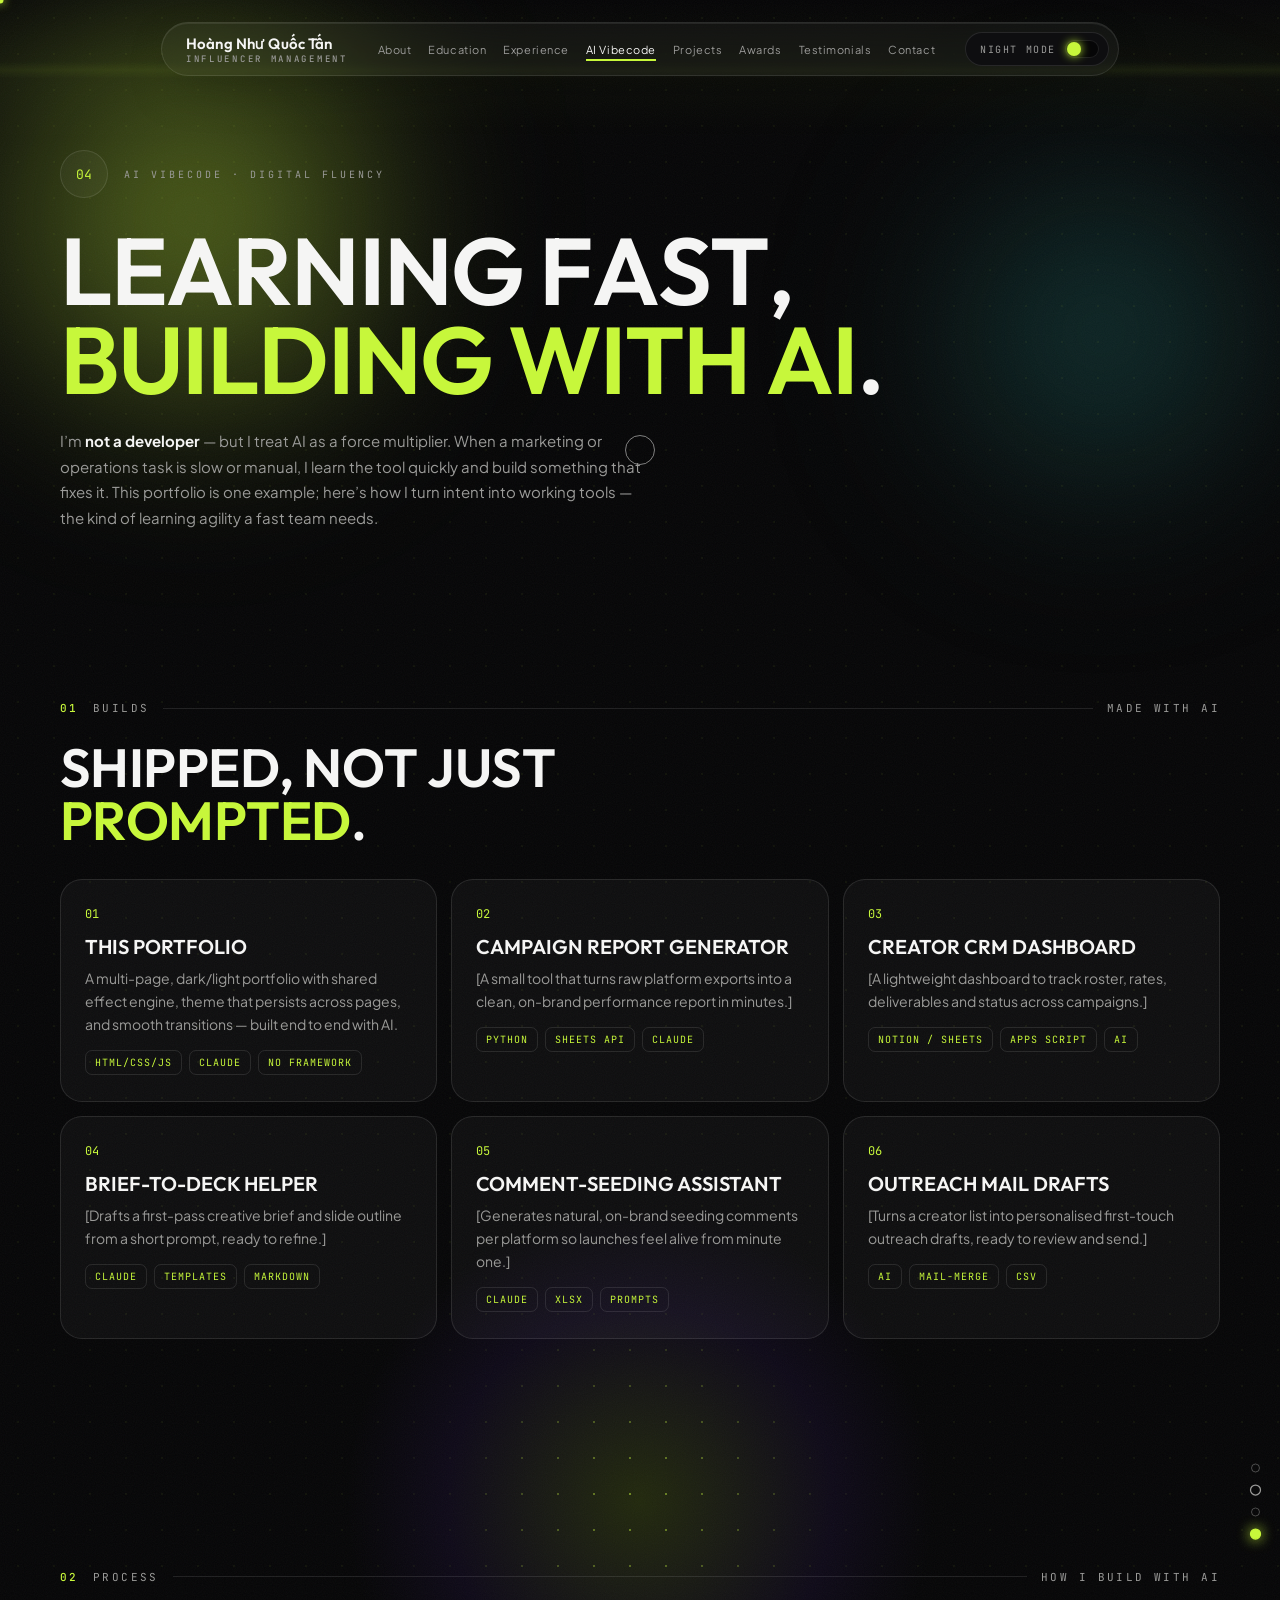
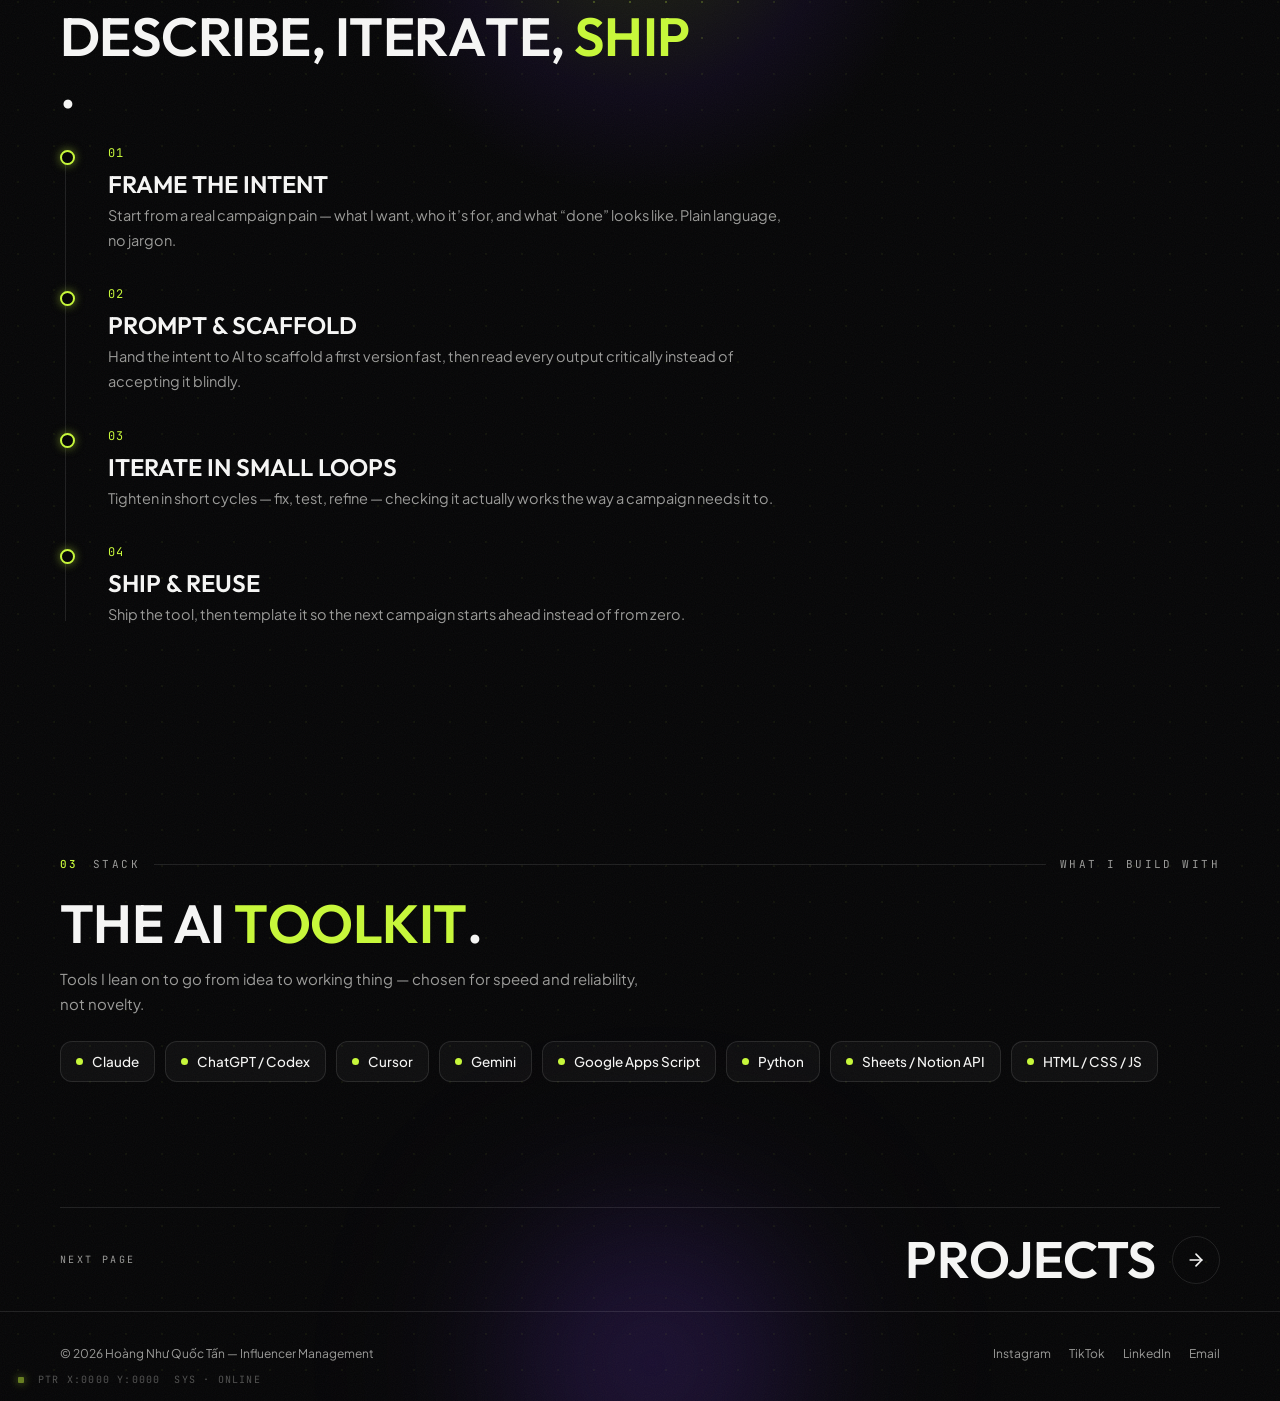
==== ai-vibecode.html @ 6862c216 "Portfolio — Hoang Nhu Quoc Tan (initial)" ====
<!DOCTYPE html><html lang="en" class="dark"><head><meta charset="UTF-8"/><meta name="viewport" content="width=device-width, initial-scale=1.0"/><title>AI Vibecode Project &mdash; Hoàng Như Quốc Tấn</title><meta name="description" content="Tools and sites vibe-coded with AI — built by an influencer manager, not a developer."/><link rel="preconnect" href="https://fonts.googleapis.com"><link rel="preconnect" href="https://fonts.gstatic.com" crossorigin><link href="https://fonts.googleapis.com/css2?family=Outfit:wght@500;600;700;800&display=swap" rel="stylesheet"><link href="https://fonts.googleapis.com/css2?family=Plus+Jakarta+Sans:wght@400;500;600;700&family=JetBrains+Mono:wght@400;500&display=swap" rel="stylesheet"><script>(function(){try{if(localStorage.getItem('pf-theme')==='light')document.documentElement.classList.add('light');}catch(e){}})();</script><link rel="icon" href="data:image/svg+xml,%3Csvg xmlns='http://www.w3.org/2000/svg' viewBox='0 0 32 32'%3E%3Crect width='32' height='32' rx='7' fill='%23060607'/%3E%3Cpath d='M17 5 8 18h6l-1 9 9-13h-6z' fill='%23c7f73b'/%3E%3C/svg%3E"/><link rel="stylesheet" href="assets/core.css"/><style>
  .stackline{display:flex;flex-wrap:wrap;gap:7px;margin-top:14px}
  .stackline span{font-family:'JetBrains Mono',monospace;font-size:10px;letter-spacing:.1em;text-transform:uppercase;color:var(--lime);border:1px solid var(--line);border-radius:7px;padding:5px 9px}
</style></head><body class="pf-calm"><div class="pgt" aria-hidden="true"></div><div class="progress" id="progress"></div><div class="lightbox" id="lightbox" aria-hidden="true"><button class="lb-close" id="lbclose" aria-label="Close">&times;</button><img alt=""/></div><div class="toast" id="toast" role="status" aria-live="polite"></div><div class="aurora"><div class="blob b1"></div><div class="blob b2"></div><div class="blob b3"></div></div><div class="grain"></div><div class="fx-grid2"></div><div class="fx-grid"></div><div class="fx-spot"></div><div class="scan"></div><div class="hud" id="hud"><span class="b"></span><span id="hudpos">PTR X:0000 Y:0000</span><span id="hudsys">SYS &middot; ONLINE</span></div><div class="cring" id="cring"></div><div class="cdot" id="cdot"></div><div class="navwrap"><nav><a class="brand" href="portfolio-home.html" style="text-decoration:none"><span class="bn" data-c="name">Hoàng Như Quốc Tấn</span><span class="bs" data-c="role">Influencer Management</span></a><div class="navlinks"><a href="portfolio-about.html">About</a><a href="education.html">Education</a><a href="experience.html">Experience</a><a class="cur" href="ai-vibecode.html">AI Vibecode</a><a href="projects.html">Projects</a><a href="awards.html">Awards</a><a href="testimonials.html">Testimonials</a><a href="contact.html">Contact</a></div><div class="switch" id="switch" role="button" tabindex="0" aria-label="Toggle theme"><span class="lbl" id="switchlbl">Night mode</span><span class="track"><span class="knob"></span></span></div><div class="burger" id="burger" aria-label="Menu" tabindex="0"><i></i><i></i></div></nav></div><div class="overlay" id="overlay"><a href="portfolio-about.html">About</a><a href="education.html">Education</a><a href="experience.html">Experience</a><a href="ai-vibecode.html">AI Vibecode</a><a href="projects.html">Projects</a><a href="awards.html">Awards</a><a href="testimonials.html">Testimonials</a><a href="contact.html">Contact</a></div><div class="rail"><a href="#top" data-l="Intro" class="on"></a><a href="#builds" data-l="Builds"></a><a href="#process" data-l="Process"></a><a href="#stack" data-l="Stack"></a></div><span id="top"></span>

<div class="wrap"><header class="head"><div class="kicker reveal"><span class="no">04</span><span class="lab">AI Vibecode &middot; Digital fluency</span></div><h1 class="ih split reveal">Learning fast, <em class="pop">building with AI</em>.</h1><p class="esub reveal" style="margin-top:24px">I&rsquo;m <b style="color:var(--ink)">not a developer</b> &mdash; but I treat AI as a force multiplier. When a marketing or operations task is slow or manual, I learn the tool quickly and build something that fixes it. This portfolio is one example; here&rsquo;s how I turn intent into working tools &mdash; the kind of learning agility a fast team needs.</p></header></div>

<section class="esec" id="builds"><div class="slabel reveal"><b>01</b> Builds <span class="ln"></span> Made with AI</div><h2 class="ehead ih split reveal">Shipped, not just <em class="pop">prompted</em>.</h2><div class="grid3"><div class="scard reveal"><div class="n">01</div><h3>This portfolio</h3><p>A multi-page, dark/light portfolio with shared effect engine, theme that persists across pages, and smooth transitions &mdash; built end to end with AI.</p><div class="stackline"><span>HTML/CSS/JS</span><span>Claude</span><span>No framework</span></div></div><div class="scard reveal"><div class="n">02</div><h3>Campaign report generator</h3><p>[A small tool that turns raw platform exports into a clean, on-brand performance report in minutes.]</p><div class="stackline"><span>Python</span><span>Sheets API</span><span>Claude</span></div></div><div class="scard reveal"><div class="n">03</div><h3>Creator CRM dashboard</h3><p>[A lightweight dashboard to track roster, rates, deliverables and status across campaigns.]</p><div class="stackline"><span>Notion / Sheets</span><span>Apps Script</span><span>AI</span></div></div><div class="scard reveal"><div class="n">04</div><h3>Brief-to-deck helper</h3><p>[Drafts a first-pass creative brief and slide outline from a short prompt, ready to refine.]</p><div class="stackline"><span>Claude</span><span>Templates</span><span>Markdown</span></div></div><div class="scard reveal"><div class="n">05</div><h3>Comment-seeding assistant</h3><p>[Generates natural, on-brand seeding comments per platform so launches feel alive from minute one.]</p><div class="stackline"><span>Claude</span><span>XLSX</span><span>Prompts</span></div></div><div class="scard reveal"><div class="n">06</div><h3>Outreach mail drafts</h3><p>[Turns a creator list into personalised first-touch outreach drafts, ready to review and send.]</p><div class="stackline"><span>AI</span><span>Mail-merge</span><span>CSV</span></div></div></div></section>

<section class="esec" id="process"><div class="slabel reveal"><b>02</b> Process <span class="ln"></span> How I build with AI</div><h2 class="ehead ih split reveal">Describe, iterate, <em class="pop">ship</em>.</h2><div class="timeline"><div class="titem reveal"><div class="yr">01</div><h3>Frame the intent</h3><p>Start from a real campaign pain &mdash; what I want, who it&rsquo;s for, and what &ldquo;done&rdquo; looks like. Plain language, no jargon.</p></div><div class="titem reveal"><div class="yr">02</div><h3>Prompt &amp; scaffold</h3><p>Hand the intent to AI to scaffold a first version fast, then read every output critically instead of accepting it blindly.</p></div><div class="titem reveal"><div class="yr">03</div><h3>Iterate in small loops</h3><p>Tighten in short cycles &mdash; fix, test, refine &mdash; checking it actually works the way a campaign needs it to.</p></div><div class="titem reveal"><div class="yr">04</div><h3>Ship &amp; reuse</h3><p>Ship the tool, then template it so the next campaign starts ahead instead of from zero.</p></div></div></section>

<section class="esec" id="stack"><div class="slabel reveal"><b>03</b> Stack <span class="ln"></span> What I build with</div><h2 class="ehead ih split reveal">The AI <em class="pop">toolkit</em>.</h2><p class="esub reveal">Tools I lean on to go from idea to working thing &mdash; chosen for speed and reliability, not novelty.</p><div class="tools"><span class="tool"><span class="dot"></span>Claude</span><span class="tool"><span class="dot"></span>ChatGPT / Codex</span><span class="tool"><span class="dot"></span>Cursor</span><span class="tool"><span class="dot"></span>Gemini</span><span class="tool"><span class="dot"></span>Google Apps Script</span><span class="tool"><span class="dot"></span>Python</span><span class="tool"><span class="dot"></span>Sheets / Notion API</span><span class="tool"><span class="dot"></span>HTML / CSS / JS</span></div></section>

<section class="nextnav reveal"><div class="ln"></div><div class="row"><span class="k">Next page</span><a href="projects.html">Projects <span class="ar"><svg viewBox="0 0 24 24" fill="none" stroke="currentColor" stroke-width="2" stroke-linecap="round" stroke-linejoin="round"><line x1="5" y1="12" x2="19" y2="12"/><polyline points="12 5 19 12 12 19"/></svg></span></a></div></section>

<footer style="border-top:1px solid var(--line);padding:34px 0 40px;position:relative;z-index:10"><div class="wrap" style="display:flex;justify-content:space-between;align-items:center;flex-wrap:wrap;gap:14px;font-size:12px;color:var(--ink-soft)"><div>&copy; <span id="yr"></span> <span data-c="name">Hoàng Như Quốc Tấn</span> &mdash; <span data-c="role">Influencer Management</span></div><div style="display:flex;gap:18px"><a href="#" data-c-href="instagram_url" style="text-decoration:none">Instagram</a><a href="#" data-c-href="tiktok_url" style="text-decoration:none">TikTok</a><a href="#" data-c-href="linkedin_url" style="text-decoration:none">LinkedIn</a><a href="contact.html" style="text-decoration:none">Email</a></div></div></footer><script src="assets/core.js" defer></script></body></html>
---- assets/core.css ----
:root{
    --bg:#060607; --bg-2:#0e0e10; --ink:#f5f5f4; --ink-soft:#9b9b99;
    --line:rgba(255,255,255,.10); --card:rgba(255,255,255,.035);
    --lime:#c7f73b; --lime-dim:#9bd400; --teal:#1f6f6b; --violet:#7a3bf7;
    --ease:cubic-bezier(.32,.72,0,1);
  }
  html.light{
    --bg:#f4f3ee; --bg-2:#e7e6df; --ink:#121211; --ink-soft:#56564f;
    --line:rgba(0,0,0,.12); --card:rgba(0,0,0,.035); --teal:#bfe3df;
    --lime:#5c9a00; --lime-dim:#477700;
  }
  *{margin:0;padding:0;box-sizing:border-box}
  html{scroll-behavior:smooth}
  body{background:var(--bg);color:var(--ink);font-family:'Plus Jakarta Sans',system-ui,sans-serif;
    overflow-x:hidden;transition:background .6s var(--ease),color .6s var(--ease)}
  ::selection{background:var(--lime);color:#060607}

  /* ---------- aurora background ---------- */
  .aurora{position:fixed;inset:0;z-index:0;overflow:hidden;pointer-events:none}
  .blob{position:absolute;border-radius:50%;filter:blur(72px);opacity:.46;mix-blend-mode:screen;will-change:transform;transform:translateZ(0)}
  html.light .blob{opacity:.3;mix-blend-mode:multiply}
  .b1{width:46vw;height:46vw;left:-8vw;top:-6vw;background:radial-gradient(circle,var(--lime),transparent 65%);animation:drift1 19s var(--ease) infinite}
  .b2{width:40vw;height:40vw;right:-6vw;top:6vw;background:radial-gradient(circle,var(--teal),transparent 60%);animation:drift2 23s var(--ease) infinite}
  .b3{width:38vw;height:38vw;left:32vw;bottom:-16vw;background:radial-gradient(circle,var(--violet),transparent 62%);opacity:.28;animation:drift3 27s var(--ease) infinite}
  @keyframes drift1{50%{transform:translate(8vw,6vh) scale(1.15)}}
  @keyframes drift2{50%{transform:translate(-7vw,9vh) scale(1.1)}}
  @keyframes drift3{50%{transform:translate(5vw,-8vh) scale(1.2)}}
  .grain{position:fixed;inset:0;z-index:1;pointer-events:none;opacity:.045;
    background-image:url("data:image/svg+xml,%3Csvg xmlns='http://www.w3.org/2000/svg' width='120' height='120'%3E%3Cfilter id='n'%3E%3CfeTurbulence type='fractalNoise' baseFrequency='.9' numOctaves='2'/%3E%3C/filter%3E%3Crect width='100%25' height='100%25' filter='url(%23n)'/%3E%3C/svg%3E");}

  /* ---------- minimal cursor (dot + lagging ring) ---------- */
  .cdot{position:fixed;top:0;left:0;width:7px;height:7px;border-radius:50%;background:var(--lime);
    z-index:95;pointer-events:none;transform:translate(-50%,-50%);box-shadow:0 0 10px var(--lime)}
  .cring{position:fixed;top:0;left:0;width:30px;height:30px;border-radius:50%;
    border:1px solid rgba(255,255,255,.5);z-index:94;pointer-events:none;mix-blend-mode:difference;
    transform:translate(-50%,-50%);transition:width .3s var(--ease),height .3s var(--ease),border-color .3s var(--ease)}
  .cring.lg{width:52px;height:52px;border-color:var(--lime)}
  @media(hover:none){.cdot,.cring{display:none}}
  @keyframes spin{to{transform:rotate(360deg)}}

  /* ---------- interactive background (reacts to cursor) ---------- */
  .fx-grid2{position:fixed;inset:0;z-index:1;pointer-events:none;opacity:.10;
    background-image:radial-gradient(circle,rgba(199,247,59,.5) 1px,transparent 1px);background-size:36px 36px}
  html.light .fx-grid2{opacity:.14;background-image:radial-gradient(circle,rgba(0,0,0,.18) 1px,transparent 1px)}
  .fx-grid{position:fixed;inset:0;z-index:1;pointer-events:none;opacity:.95;
    background-image:radial-gradient(circle,rgba(199,247,59,.5) 1px,transparent 1px);background-size:36px 36px;
    -webkit-mask:radial-gradient(280px circle at var(--mx,50%) var(--my,50%),#000 0%,transparent 70%);
    mask:radial-gradient(280px circle at var(--mx,50%) var(--my,50%),#000 0%,transparent 70%)}
  .fx-spot{position:fixed;inset:0;z-index:1;pointer-events:none;
    background:radial-gradient(460px circle at var(--mx,50%) var(--my,50%),rgba(199,247,59,.14),rgba(122,59,247,.07) 42%,transparent 64%)}
  html.light .fx-grid{background-image:radial-gradient(circle,rgba(77,124,15,.55) 1px,transparent 1px)}
  html.light .fx-spot{background:radial-gradient(460px circle at var(--mx,50%) var(--my,50%),rgba(77,124,15,.14),transparent 60%)}
  /* scanline sweep */
  .scan{position:fixed;left:0;right:0;top:0;height:140px;z-index:2;pointer-events:none;opacity:.55;
    background:linear-gradient(180deg,transparent,rgba(199,247,59,.05) 44%,rgba(199,247,59,.16) 50%,rgba(199,247,59,.05) 56%,transparent);
    animation:sweep 9s var(--ease) infinite}
  html.light .scan{background:linear-gradient(180deg,transparent,rgba(77,124,15,.06) 44%,rgba(77,124,15,.16) 50%,rgba(77,124,15,.06) 56%,transparent)}
  @keyframes sweep{0%{transform:translateY(-160px)}55%,100%{transform:translateY(100vh)}}
  /* HUD readout */
  .hud{position:fixed;left:18px;bottom:15px;z-index:40;pointer-events:none;font-family:'JetBrains Mono',monospace;
    font-size:10px;letter-spacing:.12em;color:var(--ink-soft);opacity:.5;display:flex;gap:14px;align-items:center}
  .hud .b{width:6px;height:6px;background:var(--lime);border-radius:1px;box-shadow:0 0 8px var(--lime)}
  @media(max-width:600px){.hud{display:none}}
  /* card spotlight (cursor-follow) */
  .core,.stat,.duocard .inner,.glass .inner,.bento{position:relative;overflow:hidden}
  .core::after,.stat::after,.duocard .inner::after,.glass .inner::after{content:"";position:absolute;inset:0;border-radius:inherit;
    pointer-events:none;opacity:0;transition:opacity .35s var(--ease);
    background:radial-gradient(260px circle at var(--cx,50%) var(--cy,50%),rgba(199,247,59,.16),transparent 60%)}
  .core:hover::after,.stat:hover::after,.duocard .inner:hover::after,.glass .inner:hover::after{opacity:1}

  /* ---------- floating glass nav ---------- */
  .navwrap{position:fixed;top:0;left:0;right:0;z-index:60;display:flex;justify-content:center;padding:22px 16px;pointer-events:none}
  .navwrap{transition:transform .45s var(--ease)}
  body.nav-hidden .navwrap{transform:translateY(-130%)}
  nav{pointer-events:auto;display:flex;align-items:center;gap:30px;
    background:var(--card);backdrop-filter:blur(18px);border:1px solid var(--line);
    border-radius:999px;padding:9px 9px 9px 24px;box-shadow:inset 0 1px 0 rgba(255,255,255,.08),0 18px 50px -20px rgba(0,0,0,.6)}
  .brand{font-family:'Outfit','Plus Jakarta Sans',sans-serif;font-weight:600;font-size:15px;letter-spacing:.01em;white-space:nowrap;color:var(--ink)}
  .brand .bn{color:var(--ink)}
  .brand .bs{display:block;font-size:9px;letter-spacing:.3em;color:var(--ink-soft);font-weight:500;text-transform:uppercase;font-family:'JetBrains Mono',monospace}
  .navlinks{display:flex;gap:24px;font-size:12px;letter-spacing:.05em}
  .navlinks a{color:var(--ink-soft);text-decoration:none;transition:color .25s var(--ease);position:relative}
  .navlinks a:hover{color:var(--ink)}
  .navlinks a::after{content:"";position:absolute;left:0;bottom:-5px;height:1.5px;width:0;background:var(--lime);transition:width .3s var(--ease)}
  .navlinks a:hover::after{width:100%}
  .switch{display:flex;align-items:center;gap:9px;cursor:pointer;user-select:none;
    border:1px solid var(--line);border-radius:999px;padding:7px 9px 7px 14px;background:var(--bg-2);transition:border-color .25s var(--ease)}
  .switch:hover{border-color:var(--lime)}
  .switch .lbl{font-size:10px;letter-spacing:.16em;text-transform:uppercase;color:var(--ink-soft);font-family:'JetBrains Mono',monospace;min-width:74px}
  .switch .track{width:34px;height:18px;border-radius:999px;background:var(--bg);position:relative;border:1px solid var(--line)}
  .switch .knob{position:absolute;top:1px;left:1px;width:14px;height:14px;border-radius:50%;background:var(--lime);box-shadow:0 0 10px var(--lime);transition:left .35s var(--ease)}
  html.light .switch .knob{left:17px}

  /* hamburger (mobile) */
  .burger{display:none;width:40px;height:40px;border:1px solid var(--line);border-radius:50%;background:var(--bg-2);position:relative;cursor:pointer}
  .burger i{position:absolute;left:11px;width:18px;height:1.5px;background:var(--ink);transition:transform .4s var(--ease),opacity .3s var(--ease)}
  .burger i:nth-child(1){top:16px}.burger i:nth-child(2){top:22px}
  body.menu .burger i:nth-child(1){transform:translateY(3px) rotate(45deg)}
  body.menu .burger i:nth-child(2){transform:translateY(-3px) rotate(-45deg)}
  .overlay{position:fixed;inset:0;z-index:55;background:rgba(6,6,7,.82);backdrop-filter:blur(22px);
    display:flex;flex-direction:column;justify-content:center;gap:8px;padding:0 32px;
    opacity:0;pointer-events:none;transition:opacity .4s var(--ease)}
  html.light .overlay{background:rgba(244,243,238,.85)}
  body.menu .overlay{opacity:1;pointer-events:auto}
  .overlay a{font-family:'Outfit','Plus Jakarta Sans',sans-serif;font-size:40px;font-weight:600;text-decoration:none;color:var(--ink);
    text-transform:uppercase;transform:translateY(40px);opacity:0;transition:transform .6s var(--ease),opacity .6s var(--ease)}
  body.menu .overlay a{transform:none;opacity:1}
  body.menu .overlay a:nth-child(1){transition-delay:.08s}
  body.menu .overlay a:nth-child(2){transition-delay:.14s}
  body.menu .overlay a:nth-child(3){transition-delay:.2s}
  body.menu .overlay a:nth-child(4){transition-delay:.26s}
  body.menu .overlay a:nth-child(5){transition-delay:.32s}

  /* ---------- shared bits ---------- */
  .wrap{position:relative;z-index:10;max-width:1480px;margin:0 auto;padding:0 clamp(20px,5vw,60px)}
  .eyebrow{display:inline-flex;align-items:center;gap:9px;border:1px solid var(--line);border-radius:999px;
    padding:6px 13px;font-size:10px;letter-spacing:.24em;text-transform:uppercase;color:var(--ink-soft);
    font-family:'JetBrains Mono',monospace;background:var(--card)}
  .eyebrow .d{width:6px;height:6px;border-radius:50%;background:var(--lime);box-shadow:0 0 8px var(--lime)}

  /* interactive headline */
  .ih{font-family:'Outfit','Plus Jakarta Sans',sans-serif;font-weight:600;line-height:.94;letter-spacing:-.02em;text-transform:uppercase}
  .ih .ch{display:inline-block;transition:transform .25s var(--ease),color .25s var(--ease),text-shadow .25s var(--ease);will-change:transform}
  .ih .pop{color:var(--lime)}

  /* magnetic CTA (button-in-button) */
  .btn{display:inline-flex;align-items:center;gap:12px;text-decoration:none;font-weight:600;font-size:14px;
    padding:12px 12px 12px 22px;border-radius:999px;transition:transform .25s var(--ease),background .3s var(--ease),color .3s var(--ease)}
  .btn:active{transform:scale(.97)}
  .btn .ic{width:30px;height:30px;border-radius:50%;display:grid;place-items:center;transition:transform .3s var(--ease),background .3s var(--ease)}
  .btn svg{width:15px;height:15px}
  .btn-primary{background:var(--lime);color:#060607}
  .btn-primary .ic{background:rgba(0,0,0,.12)}
  .btn-primary:hover .ic{transform:translate(3px,-2px)}
  .btn-ghost{border:1px solid var(--line);color:var(--ink);padding-left:22px}
  .btn-ghost .ic{background:var(--card)}
  .btn-ghost:hover{border-color:var(--lime);color:var(--lime)}
  .btn-ghost:hover .ic{transform:translate(3px,-2px)}

  /* ---------- hero ---------- */
  .hero{min-height:100dvh;display:grid;grid-template-columns:1.12fr .88fr;gap:48px;align-items:center;
    padding:150px 0 70px}
  .hero h1{font-size:clamp(54px,8.4vw,132px);margin:24px 0}
  .lede{max-width:46ch;color:var(--ink-soft);font-size:clamp(15px,1.25vw,18px);line-height:1.7}
  .lede b{color:var(--ink);font-weight:600}
  .badge{display:inline-flex;align-items:center;gap:9px;margin-top:26px;border:1px solid var(--line);
    border-radius:999px;padding:8px 15px;font-size:12px;background:var(--card)}
  .badge .dot{width:8px;height:8px;border-radius:50%;background:var(--lime);animation:pulse 1.8s infinite}
  @keyframes pulse{0%{box-shadow:0 0 0 0 rgba(199,247,59,.6)}70%{box-shadow:0 0 0 9px rgba(199,247,59,0)}100%{box-shadow:0 0 0 0 rgba(199,247,59,0)}}
  .ctas{display:flex;flex-wrap:wrap;gap:13px;margin-top:32px}
  .chips{display:flex;flex-wrap:wrap;gap:8px;margin-top:30px}
  .chip{font-size:11px;letter-spacing:.08em;text-transform:uppercase;color:var(--ink-soft);
    border:1px solid var(--line);border-radius:999px;padding:7px 13px;transition:border-color .25s var(--ease),color .25s var(--ease)}
  .chip:hover{border-color:var(--lime);color:var(--ink)}

  /* portrait — double-bezel + aurora ring */
  .stage{display:flex;flex-direction:column;align-items:center;gap:20px}
  .shell{padding:8px;border-radius:50%;background:var(--card);border:1px solid var(--line);position:relative}
  .ring{position:relative;width:min(360px,74vw);aspect-ratio:1;border-radius:50%;display:grid;place-items:center}
  .ring::before{content:"";position:absolute;inset:-10px;border-radius:50%;
    background:conic-gradient(from 0deg,var(--lime),var(--teal),var(--violet),var(--lime));filter:blur(16px);opacity:.7;animation:spin 14s linear infinite}
  .portrait{position:relative;z-index:2;width:100%;height:100%;border-radius:50%;object-fit:cover;border:2px solid rgba(255,255,255,.16)}
  .persona{display:flex;align-items:flex-start;gap:12px;border:1px solid var(--line);border-radius:18px;
    background:var(--card);box-shadow:inset 0 1px 0 rgba(255,255,255,.06);padding:14px 18px;max-width:330px}
  .persona .ic{color:var(--lime);flex:0 0 auto;margin-top:2px}
  .persona .tag{font-family:'JetBrains Mono',monospace;font-size:10px;color:var(--lime);letter-spacing:.14em;text-transform:uppercase}
  .persona p{font-size:13.5px;line-height:1.5;margin-top:4px}
  .persona p b{color:var(--ink)}

  /* ---------- marquee ---------- */
  .marq{position:relative;z-index:10;border-top:1px solid var(--line);border-bottom:1px solid var(--line);
    overflow:hidden;padding:18px 0;margin-top:10px;background:var(--card)}
  .marq .row{display:flex;gap:48px;width:max-content;animation:slide 28s linear infinite}
  .marq span{font-family:'Outfit','Plus Jakarta Sans',sans-serif;font-weight:600;text-transform:uppercase;font-size:clamp(18px,2vw,26px);
    color:var(--ink-soft);display:inline-flex;align-items:center;gap:48px;letter-spacing:.02em}
  .marq span::after{content:"";width:7px;height:7px;border-radius:50%;background:var(--lime)}
  @keyframes slide{to{transform:translateX(-50%)}}

  /* ---------- snapshot (double-bezel bento) ---------- */
  .snap-sec{padding:90px 0}
  .snaphead{display:flex;align-items:flex-end;justify-content:space-between;gap:24px;margin-bottom:30px;flex-wrap:wrap}
  .snaphead h2{font-family:'Outfit','Plus Jakarta Sans',sans-serif;font-weight:600;text-transform:uppercase;font-size:clamp(30px,4vw,56px);line-height:.98;letter-spacing:-.01em}
  .snaphead p{color:var(--ink-soft);max-width:38ch;font-size:14px;line-height:1.6}
  .bento{padding:8px;border:1px solid var(--line);border-radius:30px;background:var(--card);
    box-shadow:inset 0 1px 0 rgba(255,255,255,.05)}
  .bento .inner{display:grid;grid-template-columns:repeat(4,1fr);gap:8px}
  .core{background:var(--bg-2);border:1px solid var(--line);border-radius:calc(30px - 8px);padding:30px 26px;
    box-shadow:inset 0 1px 1px rgba(255,255,255,.06);transition:transform .4s var(--ease)}
  .core:hover{transform:translateY(-4px)}
  .core .num{font-family:'JetBrains Mono',monospace;font-size:clamp(30px,3.6vw,48px)}
  .core .num em{color:var(--lime);font-style:normal}
  .core .cap{font-size:11px;letter-spacing:.14em;text-transform:uppercase;color:var(--ink-soft);margin-top:10px}

  /* reveal */
  .reveal{opacity:0;transform:translateY(40px);filter:blur(8px);
    transition:opacity .9s var(--ease),transform .9s var(--ease),filter .9s var(--ease)}
  .reveal.in{opacity:1;transform:none;filter:blur(0)}

  @media(max-width:900px){
    .navlinks,.switch .lbl{display:none}
    .burger{display:block}
    .hero{grid-template-columns:1fr;padding-top:130px;gap:34px}
    .stage{order:-1}
    .bento .inner{grid-template-columns:repeat(2,1fr)}
  }

/* header */
  .head{padding:150px 0 56px}
  .kicker{display:flex;align-items:center;gap:16px;margin-bottom:28px}
  .kicker .no{width:48px;height:48px;border:1px solid var(--line);border-radius:50%;display:grid;place-items:center;font-family:'JetBrains Mono',monospace;font-size:13px;color:var(--lime);background:var(--card)}
  .kicker .lab{font-size:10px;letter-spacing:.3em;text-transform:uppercase;color:var(--ink-soft);font-family:'JetBrains Mono',monospace}
  .head h1{font-size:clamp(46px,7.4vw,116px);max-width:15ch}
  .intro-grid{display:grid;grid-template-columns:1.1fr .9fr;gap:18px;align-items:stretch;margin-top:44px}
  .glass{padding:8px;border:1px solid var(--line);border-radius:28px;background:var(--card);box-shadow:inset 0 1px 0 rgba(255,255,255,.05)}
  .glass .inner{background:var(--bg-2);border:1px solid var(--line);border-radius:20px;padding:30px 32px;box-shadow:inset 0 1px 1px rgba(255,255,255,.06);height:100%}
  .glass p{color:var(--ink-soft);font-size:clamp(15px,1.2vw,17px);line-height:1.75}
  .glass p b{color:var(--ink);font-weight:600}
  .chips{display:flex;flex-wrap:wrap;gap:8px;margin-top:22px}
  .chip{font-size:11px;letter-spacing:.08em;text-transform:uppercase;color:var(--ink-soft);border:1px solid var(--line);border-radius:999px;padding:7px 13px;transition:border-color .25s var(--ease),color .25s var(--ease)}
  .chip:hover{border-color:var(--lime);color:var(--ink)}
  .stats{padding:8px;border:1px solid var(--line);border-radius:28px;background:var(--card)}
  .stats .grid{display:grid;grid-template-columns:1fr 1fr;gap:8px;height:100%}
  .stat{background:var(--bg-2);border:1px solid var(--line);border-radius:20px;padding:24px;box-shadow:inset 0 1px 1px rgba(255,255,255,.06);transition:transform .4s var(--ease)}
  .stat:hover{transform:translateY(-4px)}
  .stat .num{font-family:'JetBrains Mono',monospace;font-size:clamp(26px,3vw,40px)}
  .stat .num em{color:var(--lime);font-style:normal}
  .stat .cap{font-size:11px;letter-spacing:.13em;text-transform:uppercase;color:var(--ink-soft);margin-top:8px}

  .sec{padding:80px 0;border-top:1px solid var(--line)}
  .sec h2{font-family:'Outfit','Plus Jakarta Sans',sans-serif;font-weight:600;text-transform:uppercase;font-size:clamp(32px,4.6vw,68px);line-height:.96;letter-spacing:-.01em;max-width:16ch}

  .narr{display:grid;grid-template-columns:.85fr 1.15fr;gap:40px;margin-top:6px;align-items:start}
  .narr .big{font-family:'Outfit','Plus Jakarta Sans',sans-serif;text-transform:uppercase;font-weight:600;font-size:clamp(24px,2.7vw,42px);line-height:1.02}
  .narr .big .pop{color:var(--lime)}
  .narr .body p{color:var(--ink-soft);font-size:16px;line-height:1.8;margin-bottom:16px;max-width:60ch}
  .narr .body p b{color:var(--ink)}

  .princ{margin-top:22px;border-top:1px solid var(--line)}
  .prow{display:grid;grid-template-columns:60px 1fr 2fr;gap:24px;align-items:baseline;padding:26px 4px;border-bottom:1px solid var(--line);transition:background .3s var(--ease),padding-left .3s var(--ease)}
  .prow:hover{background:var(--card);padding-left:16px}
  .prow .pn{font-family:'JetBrains Mono',monospace;color:var(--lime);font-size:14px}
  .prow .pt{font-family:'Outfit','Plus Jakarta Sans',sans-serif;font-weight:600;text-transform:uppercase;font-size:clamp(20px,2vw,28px)}
  .prow .pd{color:var(--ink-soft);font-size:15px;line-height:1.7}

  .duo{display:grid;grid-template-columns:1fr 1fr;gap:16px;margin-top:8px}
  .duocard{padding:8px;border:1px solid var(--line);border-radius:26px;background:var(--card)}
  .duocard .inner{background:var(--bg-2);border:1px solid var(--line);border-radius:18px;padding:28px;box-shadow:inset 0 1px 1px rgba(255,255,255,.06)}
  .duocard .t{font-family:'Outfit','Plus Jakarta Sans',sans-serif;font-weight:600;text-transform:uppercase;font-size:clamp(22px,2.4vw,32px);color:var(--lime)}
  .duocard ul{list-style:none;margin-top:14px;display:flex;flex-direction:column;gap:11px}
  .duocard li{color:var(--ink-soft);font-size:15px;line-height:1.5;padding-left:18px;position:relative}
  .duocard li::before{content:"";position:absolute;left:0;top:9px;width:7px;height:7px;border-radius:50%;background:var(--lime)}

  .strip{display:flex;gap:16px;overflow-x:auto;padding:8px 2px 18px;margin-top:8px;scroll-snap-type:x mandatory}
  .strip::-webkit-scrollbar{height:6px}.strip::-webkit-scrollbar-thumb{background:var(--line);border-radius:99px}
  .shot{flex:0 0 auto;width:min(320px,78vw);aspect-ratio:4/5;border-radius:18px;object-fit:cover;border:1px solid var(--line);scroll-snap-align:start;filter:grayscale(.2);transition:filter .4s var(--ease),transform .4s var(--ease)}
  .shot:hover{filter:none;transform:translateY(-4px)}

  .endcta{padding:8px;border:1px solid var(--line);border-radius:30px;background:var(--card);margin:22px 0 80px}
  .endcta .inner{background:var(--bg-2);border:1px solid var(--line);border-radius:22px;box-shadow:inset 0 1px 1px rgba(255,255,255,.06);padding:38px clamp(24px,4vw,48px);display:flex;flex-wrap:wrap;align-items:center;justify-content:space-between;gap:20px}
  .endcta h3{font-family:'Outfit','Plus Jakarta Sans',sans-serif;font-weight:600;text-transform:uppercase;font-size:clamp(26px,3.2vw,48px);line-height:1}

  .reveal{opacity:0;transform:translateY(40px);filter:blur(8px);transition:opacity .9s var(--ease),transform .9s var(--ease),filter .9s var(--ease)}
  .reveal.in{opacity:1;transform:none;filter:blur(0)}


  /* ===== enhancement components ===== */
  .hero h1{font-size:clamp(44px,6.2vw,104px);margin:22px 0 26px;max-width:13ch;text-wrap:balance}
  .slabel{display:flex;align-items:center;gap:14px;margin-bottom:26px;font-family:'JetBrains Mono',monospace;font-size:11px;letter-spacing:.22em;text-transform:uppercase;color:var(--ink-soft)}
  .slabel b{color:var(--lime);font-weight:500}
  .slabel .ln{flex:1;height:1px;background:var(--line)}
  .esec{position:relative;z-index:10;max-width:1480px;margin:0 auto;padding:clamp(72px,9vw,116px) clamp(20px,5vw,60px)}
  .ehead{font-family:'Outfit','Plus Jakarta Sans',sans-serif;font-weight:600;text-transform:uppercase;font-size:clamp(30px,4.2vw,60px);line-height:.98;letter-spacing:-.01em;max-width:18ch}
  .esub{color:var(--ink-soft);max-width:54ch;margin-top:16px;font-size:15px;line-height:1.7}
  .grid3{display:grid;grid-template-columns:repeat(3,1fr);gap:14px;margin-top:32px}
  .grid4{display:grid;grid-template-columns:repeat(4,1fr);gap:14px;margin-top:32px}
  .scard{position:relative;overflow:hidden;border:1px solid var(--line);border-radius:22px;background:var(--card);padding:26px 24px;transition:transform .4s var(--ease),border-color .3s var(--ease)}
  .scard:hover{transform:translateY(-5px);border-color:var(--lime)}
  .scard::after{content:"";position:absolute;inset:0;border-radius:inherit;pointer-events:none;opacity:0;transition:opacity .35s var(--ease);background:radial-gradient(240px circle at var(--cx,50%) var(--cy,50%),rgba(199,247,59,.14),transparent 60%)}
  .scard:hover::after{opacity:1}
  .scard .n{font-family:'JetBrains Mono',monospace;font-size:12px;color:var(--lime)}
  .scard h3{font-family:'Outfit','Plus Jakarta Sans',sans-serif;font-weight:600;text-transform:uppercase;font-size:20px;margin:14px 0 10px;line-height:1.05}
  .scard p{color:var(--ink-soft);font-size:14px;line-height:1.65}
  .case{position:relative;overflow:hidden;border:1px solid var(--line);border-radius:22px;background:var(--card);text-decoration:none;color:inherit;display:block;transition:transform .4s var(--ease),border-color .3s var(--ease)}
  .case:hover{transform:translateY(-5px);border-color:var(--lime)}
  .case .ph{aspect-ratio:16/10;width:100%;object-fit:cover;display:block;filter:grayscale(.25);transition:filter .4s var(--ease)}
  .case:hover .ph{filter:none}
  .case .cc{padding:20px 22px 24px}
  .case .tag{font-family:'JetBrains Mono',monospace;font-size:10px;letter-spacing:.14em;text-transform:uppercase;color:var(--lime)}
  .case h3{font-family:'Outfit','Plus Jakarta Sans',sans-serif;font-weight:600;text-transform:uppercase;font-size:20px;margin:10px 0 8px;line-height:1.05}
  .case p{color:var(--ink-soft);font-size:13.5px;line-height:1.6}
  .case .res{display:flex;gap:18px;margin-top:16px;flex-wrap:wrap}
  .case .res em{display:block;color:var(--lime);font-style:normal;font-size:18px;font-family:'JetBrains Mono',monospace}
  .case .res span{font-size:10px;letter-spacing:.1em;text-transform:uppercase;color:var(--ink-soft)}
  .logos{display:grid;grid-template-columns:repeat(5,1fr);gap:12px;margin-top:32px}
  .logo{height:82px;border:1px solid var(--line);border-radius:14px;background:var(--card);display:grid;place-items:center;font-family:'Outfit','Plus Jakarta Sans',sans-serif;font-weight:600;text-transform:uppercase;letter-spacing:.03em;font-size:15px;color:var(--ink-soft);transition:color .3s var(--ease),border-color .3s var(--ease)}
  .logo:hover{color:var(--lime);border-color:var(--lime)}
  .bigquote{border:1px solid var(--line);border-radius:26px;background:var(--card);padding:clamp(28px,5vw,56px);margin-top:26px}
  .bigquote .mk{font-family:'Outfit','Plus Jakarta Sans',sans-serif;font-size:60px;color:var(--lime);line-height:.4;height:30px}
  .bigquote p{font-family:'Outfit','Plus Jakarta Sans',sans-serif;font-weight:500;font-size:clamp(20px,2.6vw,34px);line-height:1.3;letter-spacing:-.01em;max-width:26ch}
  .bigquote .who{margin-top:24px;display:flex;align-items:center;gap:12px}
  .bigquote .av{width:46px;height:46px;border-radius:50%;border:1px solid var(--line);object-fit:cover}
  .bigquote .nm{font-weight:600;font-size:14px}.bigquote .rl{font-size:12px;color:var(--ink-soft)}
  .timeline{margin-top:30px;position:relative;padding-left:26px}
  .timeline::before{content:"";position:absolute;left:5px;top:6px;bottom:6px;width:1px;background:var(--line)}
  .titem{position:relative;padding:0 0 34px 22px}.titem:last-child{padding-bottom:0}
  .titem::before{content:"";position:absolute;left:-26px;top:5px;width:11px;height:11px;border-radius:50%;background:var(--bg);border:2px solid var(--lime);box-shadow:0 0 10px rgba(199,247,59,.5)}
  .titem .yr{font-family:'JetBrains Mono',monospace;font-size:12px;color:var(--lime);letter-spacing:.08em}
  .titem h3{font-family:'Outfit','Plus Jakarta Sans',sans-serif;font-weight:600;text-transform:uppercase;font-size:clamp(18px,2vw,24px);margin:8px 0 4px}
  .titem .role{font-size:13px;color:var(--ink-soft);margin-bottom:10px}
  .titem p{color:var(--ink-soft);font-size:14.5px;line-height:1.7;max-width:62ch}
  .skillwrap{display:grid;grid-template-columns:1fr 1fr;gap:14px 56px;margin-top:30px}
  .skill{padding:16px 0;border-bottom:1px solid var(--line)}
  .skill .top{display:flex;justify-content:space-between;align-items:baseline;gap:12px;margin-bottom:11px}
  .skill .nm{font-weight:600;font-size:15px}.skill .pc{font-family:'JetBrains Mono',monospace;font-size:13px;color:var(--lime)}
  .meter{height:5px;border-radius:99px;background:var(--line);overflow:hidden}
  .meter i{display:block;height:100%;width:0;border-radius:99px;background:linear-gradient(90deg,var(--lime-dim),var(--lime));transition:width 1.2s var(--ease)}
  .skill.in .meter i{width:var(--val)}
  .tools{display:flex;flex-wrap:wrap;gap:10px;margin-top:24px}
  .tool{display:inline-flex;align-items:center;gap:9px;border:1px solid var(--line);border-radius:12px;background:var(--card);padding:11px 15px;font-size:13.5px;font-weight:500;transition:border-color .25s var(--ease),transform .25s var(--ease)}
  .tool:hover{border-color:var(--lime);transform:translateY(-3px)}
  .tool .dot{width:7px;height:7px;border-radius:50%;background:var(--lime)}
  .shot .capt,.capt{font-size:12px;color:var(--ink-soft);margin-top:8px}
  .rail{position:fixed;right:20px;top:50%;transform:translateY(-50%);z-index:50;display:flex;flex-direction:column;gap:13px}
  .rail a{width:9px;height:9px;border-radius:50%;border:1px solid var(--ink-soft);opacity:.45;transition:all .35s var(--ease);position:relative;display:block}
  .rail a::before{content:attr(data-l);position:absolute;right:18px;top:50%;transform:translateY(-50%) translateX(6px);font-family:'JetBrains Mono',monospace;font-size:9px;letter-spacing:.14em;text-transform:uppercase;color:var(--ink-soft);white-space:nowrap;opacity:0;transition:opacity .3s var(--ease),transform .3s var(--ease)}
  .rail a:hover::before{opacity:.8;transform:translateY(-50%) translateX(0)}
  .rail a.on{opacity:1;background:var(--lime);border-color:var(--lime);box-shadow:0 0 10px var(--lime);transform:scale(1.25)}
  @media(max-width:1100px){.rail{display:none}}
  .navlinks{gap:17px;font-size:11px}
  .navlinks a.cur{color:var(--ink)} .navlinks a.cur::after{width:100%}
  @media(max-width:1240px){.navlinks,.switch .lbl{display:none}.burger{display:block}}
  .preload{position:fixed;inset:0;z-index:200;background:var(--bg);display:grid;place-items:center;transition:opacity .8s var(--ease),visibility .8s var(--ease)}
  .preload.done{opacity:0;visibility:hidden}
  .pl-brand{font-family:'Outfit','Plus Jakarta Sans',sans-serif;font-weight:600;text-transform:uppercase;font-size:clamp(28px,5vw,56px);letter-spacing:-.01em;text-align:center}
  .pl-brand em{color:var(--lime);font-style:normal}
  .pl-bar{margin:22px auto 0;width:min(260px,60vw);height:2px;background:var(--line);border-radius:99px;overflow:hidden}
  .pl-bar i{display:block;height:100%;width:0;background:var(--lime);box-shadow:0 0 10px var(--lime)}
  .pl-num{margin-top:12px;font-family:'JetBrains Mono',monospace;font-size:11px;letter-spacing:.2em;color:var(--ink-soft);text-align:center}
  @media(max-width:900px){.grid3,.grid4,.logos,.skillwrap{grid-template-columns:1fr 1fr}.intro-grid{grid-template-columns:1fr}}
  @media(max-width:600px){.grid3,.grid4,.logos{grid-template-columns:1fr}}

  .ih .word{display:inline-block;white-space:nowrap}
  .ih .ch.pop{color:var(--lime)}


  /* ---- page transition: smooth content cross-fade (no blackout) ---- */
  html{background:var(--bg)}
  @keyframes pgin{from{opacity:0;transform:translateY(8px)}to{opacity:1;transform:none}}
  @keyframes pgout{to{opacity:0;transform:translateY(-6px)}}
  body{animation:pgin .5s var(--ease) both}
  body.leaving{animation:pgout .32s var(--ease) forwards}
  .pgt{display:none}
  @media(prefers-reduced-motion:reduce){body,body.leaving{animation:none}.scan,.blob{animation:none!important}}


/* ===== ENHANCEMENTS (blueprint-informed, global) ===== */
.progress{position:fixed;top:0;left:0;height:2px;width:100%;transform:scaleX(0);transform-origin:0 50%;z-index:120;background:linear-gradient(90deg,var(--lime-dim),var(--lime));box-shadow:0 0 10px var(--lime);will-change:transform}
body.scrolled nav{box-shadow:inset 0 1px 0 rgba(255,255,255,.10),0 24px 60px -24px rgba(0,0,0,.8)}
.reveal{transition-delay:var(--d,0ms)}
a:focus-visible,button:focus-visible,.switch:focus-visible,.burger:focus-visible,[tabindex]:focus-visible{outline:2px solid var(--lime);outline-offset:3px;border-radius:6px}
.lightbox{position:fixed;inset:0;z-index:180;background:rgba(6,6,7,.9);backdrop-filter:blur(10px);display:flex;align-items:center;justify-content:center;padding:5vw;opacity:0;visibility:hidden;transition:opacity .4s var(--ease),visibility .4s var(--ease)}
html.light .lightbox{background:rgba(244,243,238,.92)}
.lightbox.open{opacity:1;visibility:visible}
.lightbox img{max-width:100%;max-height:90vh;border-radius:14px;border:1px solid var(--line);box-shadow:0 40px 120px rgba(0,0,0,.6)}
.lb-close{position:absolute;top:24px;right:28px;width:46px;height:46px;border-radius:50%;border:1px solid var(--line);background:var(--card);color:var(--ink);font-size:24px;cursor:pointer;line-height:1;display:grid;place-items:center;transition:border-color .25s var(--ease),color .25s var(--ease)}
.lb-close:hover{border-color:var(--lime);color:var(--lime)}
.nextnav{position:relative;z-index:10;max-width:1480px;margin:0 auto;padding:10px clamp(20px,5vw,60px) 26px}
.nextnav .ln{height:1px;background:var(--line);margin-bottom:26px}
.nextnav .row{display:flex;align-items:center;justify-content:space-between;flex-wrap:wrap;gap:14px}
.nextnav .k{font-family:'JetBrains Mono',monospace;font-size:10px;letter-spacing:.24em;text-transform:uppercase;color:var(--ink-soft)}
.nextnav a{display:inline-flex;align-items:center;gap:16px;text-decoration:none;color:var(--ink);font-family:'Outfit','Plus Jakarta Sans',sans-serif;font-weight:600;text-transform:uppercase;font-size:clamp(26px,4vw,52px);line-height:1;transition:color .3s var(--ease),gap .3s var(--ease)}
.nextnav a:hover{color:var(--lime);gap:24px}
.nextnav a .ar{width:48px;height:48px;border-radius:50%;border:1px solid var(--line);display:grid;place-items:center;flex:0 0 auto;transition:border-color .3s var(--ease),transform .3s var(--ease)}
.nextnav a:hover .ar{border-color:var(--lime);transform:translateX(5px)}
.nextnav a .ar svg{width:20px;height:20px}
@media(prefers-reduced-motion:reduce){.progress{display:none}}


/* ===== CONTACT / CONNECT section ===== */
.connect-grid{display:grid;grid-template-columns:1.05fr .95fr;gap:16px;margin-top:34px}
.idcard,.clist{padding:8px;border:1px solid var(--line);border-radius:28px;background:var(--card);box-shadow:inset 0 1px 0 rgba(255,255,255,.05)}
.idcard .in,.clist .in{background:var(--bg-2);border:1px solid var(--line);border-radius:20px;padding:clamp(24px,3vw,42px);box-shadow:inset 0 1px 1px rgba(255,255,255,.06);height:100%}
.idcard .nm{font-family:'Outfit','Plus Jakarta Sans',sans-serif;font-weight:600;text-transform:uppercase;font-size:clamp(30px,4vw,56px);line-height:.96;letter-spacing:-.01em}
.idcard .role{color:var(--ink-soft);font-size:15px;line-height:1.6;margin-top:14px;max-width:36ch}
.idcard .ctas{display:flex;flex-wrap:wrap;gap:12px;margin-top:28px}
.clist .in{display:flex;flex-direction:column;gap:12px;justify-content:center}
.crow{display:flex;align-items:center;gap:15px;border:1px solid var(--line);border-radius:16px;background:var(--card);padding:13px 15px;transition:border-color .25s var(--ease),transform .25s var(--ease)}
.crow:hover{border-color:var(--lime);transform:translateY(-2px)}
.crow .cic{width:42px;height:42px;border-radius:12px;border:1px solid var(--line);display:grid;place-items:center;color:var(--lime);flex:0 0 auto;background:var(--bg-2)}
.crow .cic svg{width:18px;height:18px}
.crow .meta{flex:1;min-width:0}
.crow .v{font-weight:600;font-size:15px;white-space:nowrap;overflow:hidden;text-overflow:ellipsis}
.crow .l{font-size:10px;letter-spacing:.14em;text-transform:uppercase;color:var(--ink-soft);margin-top:3px;font-family:'JetBrains Mono',monospace}
.copybtn{flex:0 0 auto;border:1px solid var(--line);background:var(--bg-2);color:var(--ink-soft);font-family:'JetBrains Mono',monospace;font-size:10px;letter-spacing:.14em;text-transform:uppercase;padding:9px 14px;border-radius:999px;cursor:pointer;text-decoration:none;transition:border-color .25s var(--ease),color .25s var(--ease)}
.copybtn:hover{border-color:var(--lime);color:var(--lime)}
.toast{position:fixed;left:50%;bottom:30px;transform:translateX(-50%) translateY(20px);z-index:190;background:var(--lime);color:#060607;font-weight:600;font-size:13px;padding:11px 20px;border-radius:999px;box-shadow:0 18px 50px -16px rgba(0,0,0,.6);opacity:0;visibility:hidden;transition:opacity .3s var(--ease),transform .3s var(--ease)}
.toast.show{opacity:1;visibility:visible;transform:translateX(-50%) translateY(0)}
@media(max-width:900px){.connect-grid{grid-template-columns:1fr}}


/* ===== PROJECTS proposal-reel ===== */
.proj-main{display:grid;grid-template-columns:.92fr 1.55fr;gap:18px;margin-top:26px;align-items:start}
.proj-copy .meta{display:flex;flex-wrap:wrap;gap:8px;margin-bottom:16px}
.proj-copy .meta span{font-family:'JetBrains Mono',monospace;font-size:10px;letter-spacing:.12em;text-transform:uppercase;color:var(--ink-soft);border:1px solid var(--line);border-radius:999px;padding:6px 11px}
.proj-copy h3{font-family:'Outfit','Plus Jakarta Sans',sans-serif;font-weight:600;text-transform:uppercase;font-size:clamp(24px,3vw,40px);line-height:1.02;letter-spacing:-.01em}
.proj-copy p{color:var(--ink-soft);font-size:15px;line-height:1.7;margin-top:14px;max-width:46ch}
.proj-copy .tags{margin-top:16px}
.preview-shell{position:relative;border:1px solid var(--line);border-radius:20px;overflow:hidden;background:var(--card);box-shadow:inset 0 1px 0 rgba(255,255,255,.05)}
.preview-shell .pv-main{width:100%;aspect-ratio:16/10;object-fit:cover;display:block;transition:filter .4s var(--ease)}
.preview-shell .pv-cap{position:absolute;bottom:12px;left:14px;font-family:'JetBrains Mono',monospace;font-size:11px;letter-spacing:.1em;background:rgba(6,6,7,.6);color:#fff;padding:6px 11px;border-radius:999px;backdrop-filter:blur(6px)}
.thumb-row{display:flex;gap:10px;overflow-x:auto;padding:14px 2px 6px;scroll-snap-type:x mandatory}
.thumb-row::-webkit-scrollbar{height:6px}.thumb-row::-webkit-scrollbar-thumb{background:var(--line);border-radius:99px}
.thumb{flex:0 0 auto;width:118px;aspect-ratio:16/10;border-radius:10px;overflow:hidden;border:1px solid var(--line);background:none;cursor:pointer;padding:0;opacity:.55;scroll-snap-align:start;transition:opacity .25s var(--ease),border-color .25s var(--ease),transform .25s var(--ease)}
.thumb img{width:100%;height:100%;object-fit:cover;display:block}
.thumb.active,.thumb:hover{opacity:1;border-color:var(--lime);transform:translateY(-2px)}
.full-stack{display:none;grid-template-columns:repeat(2,1fr);gap:14px;margin-top:18px}
.full-stack.open{display:grid}
.full-stack figure{border:1px solid var(--line);border-radius:14px;overflow:hidden;background:var(--card)}
.full-stack img{width:100%;display:block;aspect-ratio:16/10;object-fit:cover;cursor:zoom-in}
.full-stack figcaption{padding:12px 14px;font-size:13px;color:var(--ink-soft)}
@media(max-width:900px){.proj-main{grid-template-columns:1fr}.full-stack{grid-template-columns:1fr}}


/* ===== TESTIMONIALS quote wall ===== */
.quotewall{columns:2;column-gap:16px;margin-top:32px}
.qcard{break-inside:avoid;margin-bottom:16px;border:1px solid var(--line);border-radius:20px;background:var(--card);padding:26px 24px;transition:border-color .3s var(--ease),transform .3s var(--ease)}
.qcard:hover{border-color:var(--lime);transform:translateY(-3px)}
.qcard .mk{font-family:'Outfit','Plus Jakarta Sans',sans-serif;font-size:46px;color:var(--lime);line-height:.5;height:24px}
.qcard p{font-size:15.5px;line-height:1.62;margin-top:8px}
.qcard .who{margin-top:18px;display:flex;align-items:center;gap:12px}
.qcard .av{width:42px;height:42px;border-radius:50%;border:1px solid var(--line);object-fit:cover}
.qcard .nm{font-weight:600;font-size:14px}.qcard .rl{font-size:12px;color:var(--ink-soft)}
@media(max-width:760px){.quotewall{columns:1}}
/* ===== AWARDS featured ===== */
.feature{display:grid;grid-template-columns:1.2fr .8fr;gap:18px;margin-top:32px;align-items:center}
.frame{border:1px solid var(--line);border-radius:18px;overflow:hidden;background:var(--card);padding:8px;box-shadow:inset 0 1px 0 rgba(255,255,255,.05)}
.frame .bar{display:flex;gap:6px;padding:6px 6px 10px}
.frame .bar i{width:9px;height:9px;border-radius:50%;background:var(--line)}
.frame img{width:100%;border-radius:12px;display:block;aspect-ratio:16/10;object-fit:cover;cursor:zoom-in}
.feature .org{display:flex;flex-direction:column;gap:10px;margin-top:18px}
.feature .orgcard{border:1px solid var(--line);border-radius:14px;background:var(--card);padding:14px 16px}
.feature .orgcard .t{font-family:'JetBrains Mono',monospace;font-size:10px;letter-spacing:.14em;text-transform:uppercase;color:var(--lime)}
.feature .orgcard .v{font-weight:600;font-size:15px;margin-top:4px}
@media(max-width:900px){.feature{grid-template-columns:1fr}}
/* ===== CONTACT form ===== */
.cform{display:grid;gap:14px;margin-top:6px}
.cform .frow{display:grid;grid-template-columns:1fr 1fr;gap:14px}
.cform label{display:block;font-family:'JetBrains Mono',monospace;font-size:10px;letter-spacing:.14em;text-transform:uppercase;color:var(--ink-soft);margin-bottom:7px}
.cform input,.cform textarea{width:100%;background:var(--bg-2);border:1px solid var(--line);border-radius:12px;padding:13px 15px;color:var(--ink);font-family:inherit;font-size:15px;transition:border-color .25s var(--ease)}
.cform input:focus,.cform textarea:focus{outline:none;border-color:var(--lime)}
.cform textarea{min-height:120px;resize:vertical}
@media(max-width:700px){.cform .frow{grid-template-columns:1fr}}


/* ===== EDIT MODE ===== */
.pf-edit{cursor:auto}
.pf-edit .cdot,.pf-edit .cring{display:none!important}
.pf-edit [contenteditable="true"]{outline:1px dashed transparent;outline-offset:2px;border-radius:5px;transition:outline-color .2s var(--ease)}
.pf-edit [contenteditable="true"]:hover{outline-color:var(--line)}
.pf-edit [contenteditable="true"]:focus{outline:2px solid var(--lime)}
.pf-edit [data-pf-hidden]{display:none!important}
.pf-eye{position:absolute;top:10px;right:10px;z-index:45;font-family:'JetBrains Mono',monospace;font-size:10px;letter-spacing:.1em;text-transform:uppercase;background:var(--bg-2);color:var(--ink);border:1px solid var(--line);border-radius:999px;padding:6px 12px;cursor:pointer}
.pf-eye:hover{border-color:var(--lime);color:var(--lime)}
.pf-editbar{position:fixed;left:0;right:0;bottom:0;z-index:300;display:flex;align-items:center;gap:14px;justify-content:center;flex-wrap:wrap;padding:12px 16px;background:rgba(6,6,7,.92);backdrop-filter:blur(14px);border-top:1px solid var(--line)}
html.light .pf-editbar{background:rgba(244,243,238,.93)}
.pf-editbar .pf-tag{font-family:'JetBrains Mono',monospace;font-size:11px;letter-spacing:.16em;color:var(--lime)}
.pf-editbar .pf-status{font-size:12px;color:var(--ink-soft);min-width:90px;text-align:center}
.pf-editbar button,.pf-editbar a{font-family:'JetBrains Mono',monospace;font-size:11px;letter-spacing:.08em;text-transform:uppercase;border:1px solid var(--line);background:var(--card);color:var(--ink);border-radius:999px;padding:9px 16px;cursor:pointer;text-decoration:none}
.pf-editbar #pfExport{background:var(--lime);color:#060607;border-color:var(--lime)}
.pf-editbar button:hover,.pf-editbar a:hover{border-color:var(--lime)}

/* ===== footer links (fix default-blue, theme-aware) ===== */
footer a{color:var(--ink-soft);text-decoration:none;transition:color .25s var(--ease)}
footer a:hover{color:var(--lime)}

/* ===== CALM preset NEUTRALIZED =====
   pf-calm class is left on content pages but intentionally has NO dimming rules,
   so every page falls back to the base effect layers (blobs .46, dot-grid .10,
   scanline + HUD + cursor-spotlight) — identical to Home, fully consistent. */
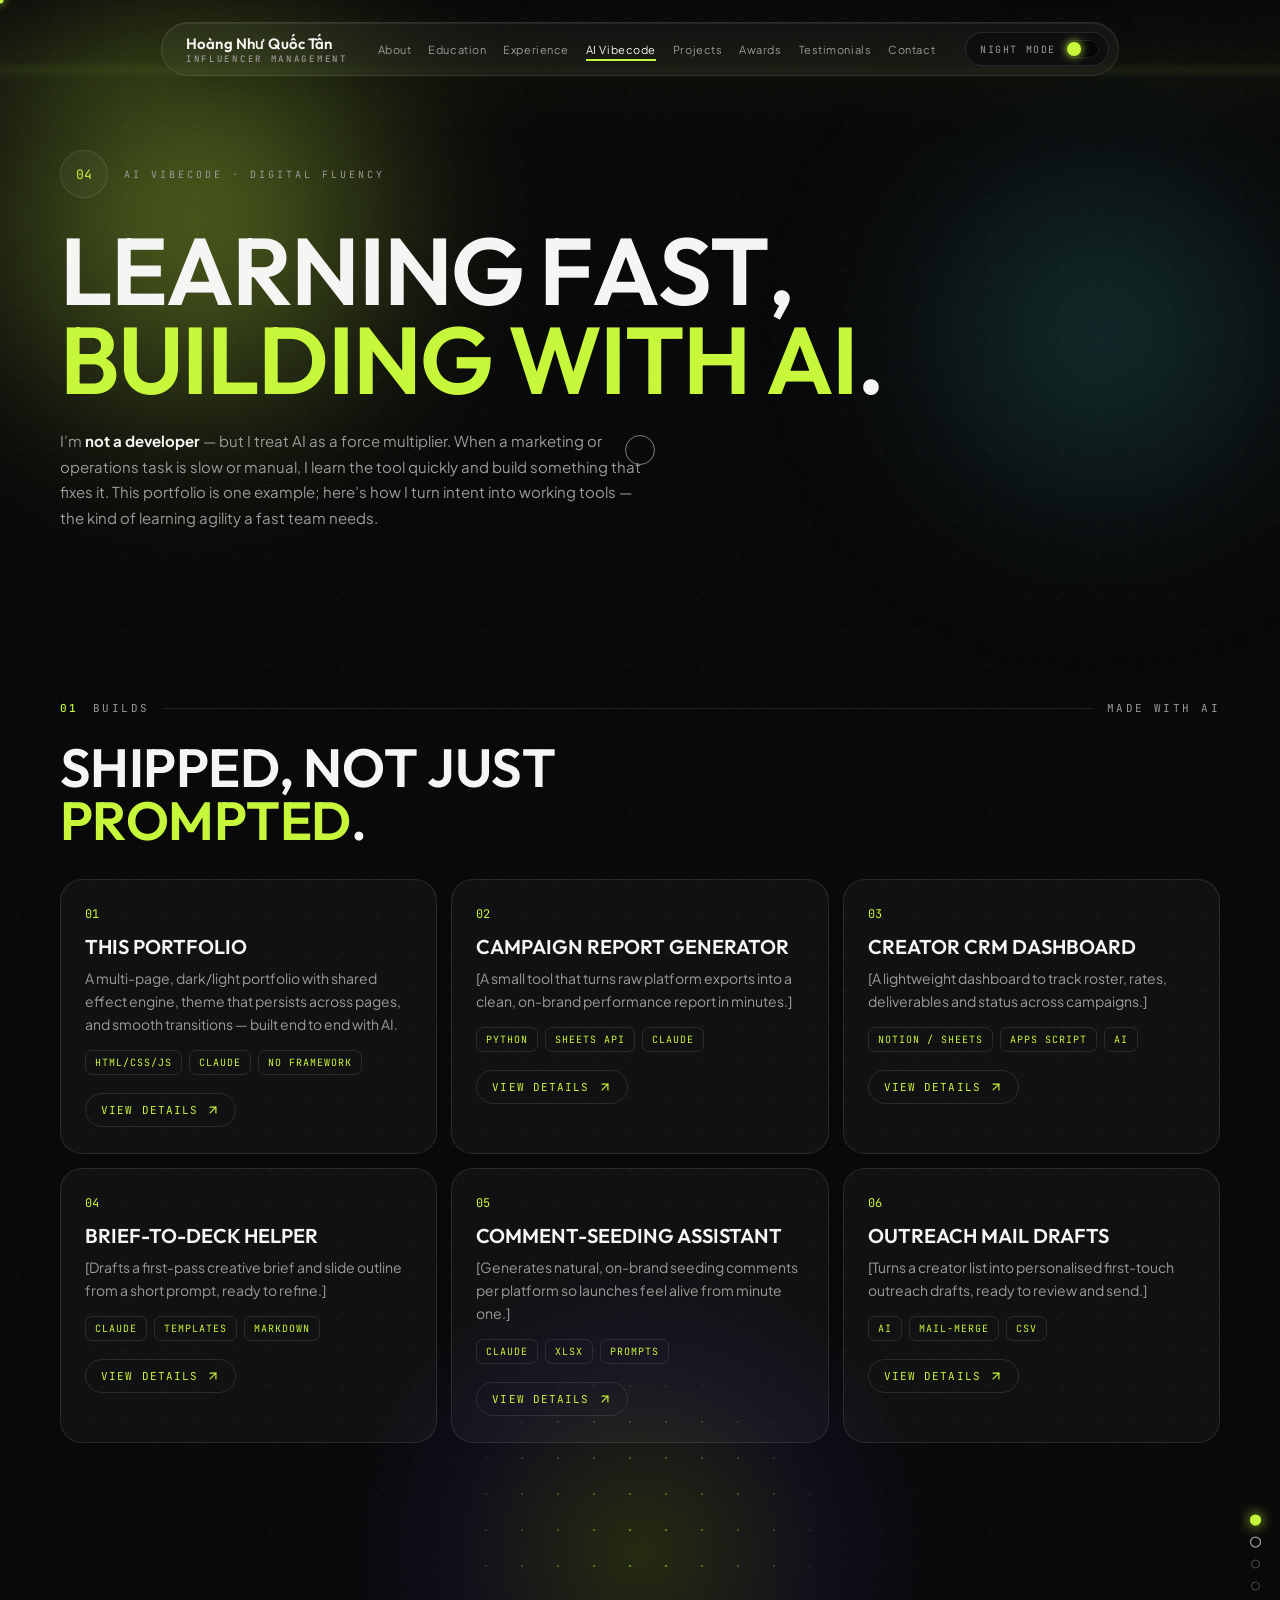
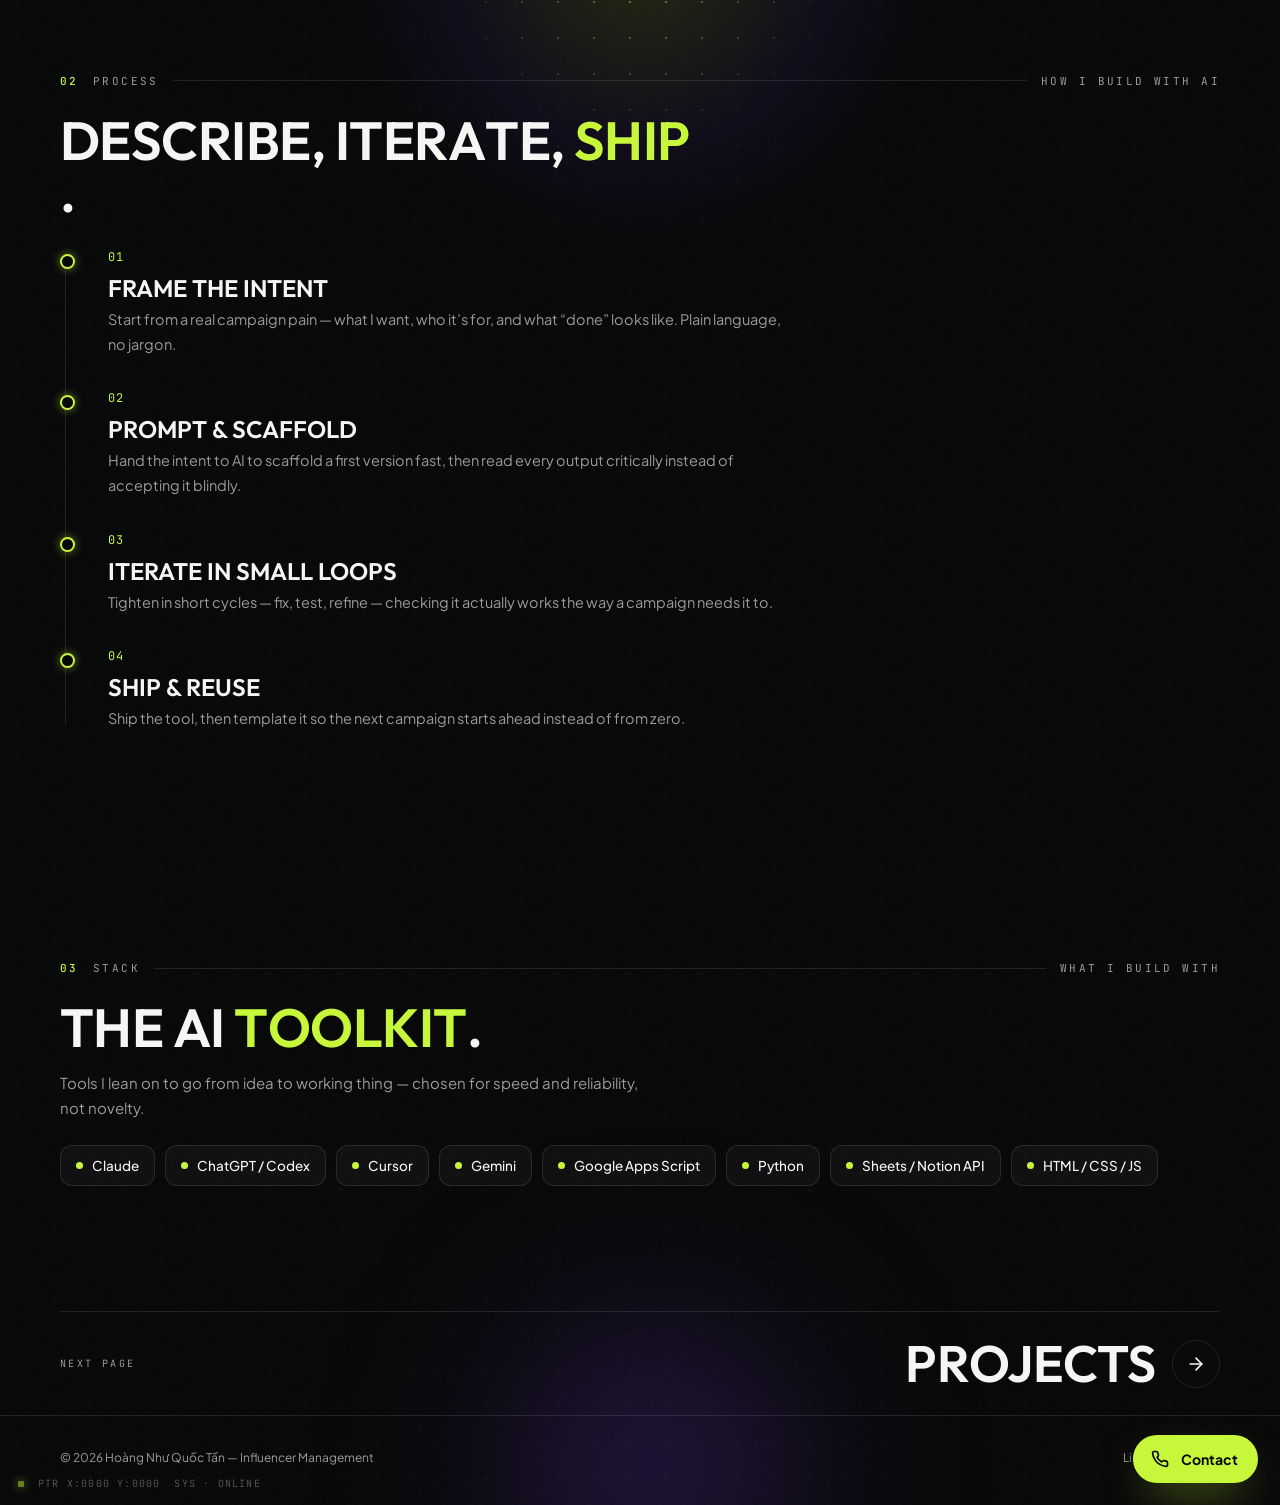
==== commit 8b60c276: "Sticky nav; draggable floating Contact; remove Contact page (contact at Home); remove IG/TikTok + re" ====
--- a/ai-vibecode.html
+++ b/ai-vibecode.html
@@ -1,7 +1,7 @@
 <!DOCTYPE html><html lang="en" class="dark"><head><meta charset="UTF-8"/><meta name="viewport" content="width=device-width, initial-scale=1.0"/><title>AI Vibecode Project &mdash; Hoàng Như Quốc Tấn</title><meta name="description" content="Tools and sites vibe-coded with AI — built by an influencer manager, not a developer."/><link rel="preconnect" href="https://fonts.googleapis.com"><link rel="preconnect" href="https://fonts.gstatic.com" crossorigin><link href="https://fonts.googleapis.com/css2?family=Outfit:wght@500;600;700;800&display=swap" rel="stylesheet"><link href="https://fonts.googleapis.com/css2?family=Plus+Jakarta+Sans:wght@400;500;600;700&family=JetBrains+Mono:wght@400;500&display=swap" rel="stylesheet"><script>(function(){try{if(localStorage.getItem('pf-theme')==='light')document.documentElement.classList.add('light');}catch(e){}})();</script><link rel="icon" href="data:image/svg+xml,%3Csvg xmlns='http://www.w3.org/2000/svg' viewBox='0 0 32 32'%3E%3Crect width='32' height='32' rx='7' fill='%23060607'/%3E%3Cpath d='M17 5 8 18h6l-1 9 9-13h-6z' fill='%23c7f73b'/%3E%3C/svg%3E"/><link rel="stylesheet" href="assets/core.css"/><style>
   .stackline{display:flex;flex-wrap:wrap;gap:7px;margin-top:14px}
   .stackline span{font-family:'JetBrains Mono',monospace;font-size:10px;letter-spacing:.1em;text-transform:uppercase;color:var(--lime);border:1px solid var(--line);border-radius:7px;padding:5px 9px}
-</style></head><body class="pf-calm"><div class="pgt" aria-hidden="true"></div><div class="progress" id="progress"></div><div class="lightbox" id="lightbox" aria-hidden="true"><button class="lb-close" id="lbclose" aria-label="Close">&times;</button><img alt=""/></div><div class="toast" id="toast" role="status" aria-live="polite"></div><div class="aurora"><div class="blob b1"></div><div class="blob b2"></div><div class="blob b3"></div></div><div class="grain"></div><div class="fx-grid2"></div><div class="fx-grid"></div><div class="fx-spot"></div><div class="scan"></div><div class="hud" id="hud"><span class="b"></span><span id="hudpos">PTR X:0000 Y:0000</span><span id="hudsys">SYS &middot; ONLINE</span></div><div class="cring" id="cring"></div><div class="cdot" id="cdot"></div><div class="navwrap"><nav><a class="brand" href="portfolio-home.html" style="text-decoration:none"><span class="bn" data-c="name">Hoàng Như Quốc Tấn</span><span class="bs" data-c="role">Influencer Management</span></a><div class="navlinks"><a href="portfolio-about.html">About</a><a href="education.html">Education</a><a href="experience.html">Experience</a><a class="cur" href="ai-vibecode.html">AI Vibecode</a><a href="projects.html">Projects</a><a href="awards.html">Awards</a><a href="testimonials.html">Testimonials</a><a href="contact.html">Contact</a></div><div class="switch" id="switch" role="button" tabindex="0" aria-label="Toggle theme"><span class="lbl" id="switchlbl">Night mode</span><span class="track"><span class="knob"></span></span></div><div class="burger" id="burger" aria-label="Menu" tabindex="0"><i></i><i></i></div></nav></div><div class="overlay" id="overlay"><a href="portfolio-about.html">About</a><a href="education.html">Education</a><a href="experience.html">Experience</a><a href="ai-vibecode.html">AI Vibecode</a><a href="projects.html">Projects</a><a href="awards.html">Awards</a><a href="testimonials.html">Testimonials</a><a href="contact.html">Contact</a></div><div class="rail"><a href="#top" data-l="Intro" class="on"></a><a href="#builds" data-l="Builds"></a><a href="#process" data-l="Process"></a><a href="#stack" data-l="Stack"></a></div><span id="top"></span>
+</style></head><body class="pf-calm"><div class="pgt" aria-hidden="true"></div><div class="progress" id="progress"></div><div class="lightbox" id="lightbox" aria-hidden="true"><button class="lb-close" id="lbclose" aria-label="Close">&times;</button><img alt=""/></div><div class="toast" id="toast" role="status" aria-live="polite"></div><div class="aurora"><div class="blob b1"></div><div class="blob b2"></div><div class="blob b3"></div></div><div class="grain"></div><div class="fx-grid2"></div><div class="fx-grid"></div><div class="fx-spot"></div><div class="scan"></div><div class="hud" id="hud"><span class="b"></span><span id="hudpos">PTR X:0000 Y:0000</span><span id="hudsys">SYS &middot; ONLINE</span></div><div class="cring" id="cring"></div><div class="cdot" id="cdot"></div><div class="navwrap"><nav><a class="brand" href="portfolio-home.html" style="text-decoration:none"><span class="bn" data-c="name">Hoàng Như Quốc Tấn</span><span class="bs" data-c="role">Influencer Management</span></a><div class="navlinks"><a href="portfolio-about.html">About</a><a href="education.html">Education</a><a href="experience.html">Experience</a><a class="cur" href="ai-vibecode.html">AI Vibecode</a><a href="projects.html">Projects</a><a href="awards.html">Awards</a><a href="testimonials.html">Testimonials</a><a href="portfolio-home.html#connect">Contact</a></div><div class="switch" id="switch" role="button" tabindex="0" aria-label="Toggle theme"><span class="lbl" id="switchlbl">Night mode</span><span class="track"><span class="knob"></span></span></div><div class="burger" id="burger" aria-label="Menu" tabindex="0"><i></i><i></i></div></nav></div><div class="overlay" id="overlay"><a href="portfolio-about.html">About</a><a href="education.html">Education</a><a href="experience.html">Experience</a><a href="ai-vibecode.html">AI Vibecode</a><a href="projects.html">Projects</a><a href="awards.html">Awards</a><a href="testimonials.html">Testimonials</a><a href="portfolio-home.html#connect">Contact</a></div><div class="rail"><a href="#top" data-l="Intro" class="on"></a><a href="#builds" data-l="Builds"></a><a href="#process" data-l="Process"></a><a href="#stack" data-l="Stack"></a></div><span id="top"></span>
 
 <div class="wrap"><header class="head"><div class="kicker reveal"><span class="no">04</span><span class="lab">AI Vibecode &middot; Digital fluency</span></div><h1 class="ih split reveal">Learning fast, <em class="pop">building with AI</em>.</h1><p class="esub reveal" style="margin-top:24px">I&rsquo;m <b style="color:var(--ink)">not a developer</b> &mdash; but I treat AI as a force multiplier. When a marketing or operations task is slow or manual, I learn the tool quickly and build something that fixes it. This portfolio is one example; here&rsquo;s how I turn intent into working tools &mdash; the kind of learning agility a fast team needs.</p></header></div>
 
@@ -13,4 +13,4 @@
 
 <section class="nextnav reveal"><div class="ln"></div><div class="row"><span class="k">Next page</span><a href="projects.html">Projects <span class="ar"><svg viewBox="0 0 24 24" fill="none" stroke="currentColor" stroke-width="2" stroke-linecap="round" stroke-linejoin="round"><line x1="5" y1="12" x2="19" y2="12"/><polyline points="12 5 19 12 12 19"/></svg></span></a></div></section>
 
-<footer style="border-top:1px solid var(--line);padding:34px 0 40px;position:relative;z-index:10"><div class="wrap" style="display:flex;justify-content:space-between;align-items:center;flex-wrap:wrap;gap:14px;font-size:12px;color:var(--ink-soft)"><div>&copy; <span id="yr"></span> <span data-c="name">Hoàng Như Quốc Tấn</span> &mdash; <span data-c="role">Influencer Management</span></div><div style="display:flex;gap:18px"><a href="#" data-c-href="instagram_url" style="text-decoration:none">Instagram</a><a href="#" data-c-href="tiktok_url" style="text-decoration:none">TikTok</a><a href="#" data-c-href="linkedin_url" style="text-decoration:none">LinkedIn</a><a href="contact.html" style="text-decoration:none">Email</a></div></div></footer><script src="assets/core.js" defer></script></body></html>
+<footer style="border-top:1px solid var(--line);padding:34px 0 40px;position:relative;z-index:10"><div class="wrap" style="display:flex;justify-content:space-between;align-items:center;flex-wrap:wrap;gap:14px;font-size:12px;color:var(--ink-soft)"><div>&copy; <span id="yr"></span> <span data-c="name">Hoàng Như Quốc Tấn</span> &mdash; <span data-c="role">Influencer Management</span></div><div style="display:flex;gap:18px"><a href="https://www.linkedin.com/in/t%E1%BA%A5n-ho%C3%A0ng-nh%C6%B0-qu%E1%BB%91c-933941280/" data-c-href="linkedin_url" target="_blank" rel="noopener" style="text-decoration:none">LinkedIn</a><a href="mailto:harryhoang10@gmail.com" style="text-decoration:none">Email</a></div></div></footer><script src="assets/core.js" defer></script></body></html>
--- a/assets/core.css
+++ b/assets/core.css
@@ -477,3 +477,60 @@
    pf-calm class is left on content pages but intentionally has NO dimming rules,
    so every page falls back to the base effect layers (blobs .46, dot-grid .10,
    scanline + HUD + cursor-spotlight) — identical to Home, fully consistent. */
+
+/* ===== unified cursor-follow spotlight — consistent on every card, top to bottom ===== */
+.case,.qcard,.crow,.tool,.feature .frame,.preview-shell{position:relative;overflow:hidden}
+.case::after,.qcard::after,.crow::after,.tool::after,.feature .frame::after,.preview-shell::after,.titem::after{
+  content:"";position:absolute;inset:0;border-radius:inherit;pointer-events:none;opacity:0;
+  transition:opacity .4s var(--ease);
+  background:radial-gradient(220px circle at var(--cx,50%) var(--cy,50%),rgba(199,247,59,.13),transparent 60%)}
+.case:hover::after,.qcard:hover::after,.crow:hover::after,.tool:hover::after,.feature .frame:hover::after,.preview-shell:hover::after,.titem:hover::after{opacity:1}
+html.light .case::after,html.light .qcard::after,html.light .crow::after,html.light .tool::after,html.light .feature .frame::after,html.light .preview-shell::after,html.light .titem::after{background:radial-gradient(220px circle at var(--cx,50%) var(--cy,50%),rgba(92,154,0,.12),transparent 60%)}
+
+/* ===== floating Contact button (draggable, all pages) ===== */
+.fab-contact{position:fixed;right:22px;bottom:22px;z-index:130;display:inline-flex;align-items:center;gap:10px;background:var(--lime);color:#060607;text-decoration:none;font-weight:700;font-size:14px;padding:13px 20px 13px 16px;border-radius:999px;box-shadow:0 18px 44px -14px rgba(199,247,59,.55),0 6px 18px rgba(0,0,0,.4);cursor:grab;touch-action:none;user-select:none;transition:transform .25s var(--ease),box-shadow .3s var(--ease)}
+.fab-contact:hover{transform:translateY(-3px)}
+.fab-contact:active{cursor:grabbing;transform:scale(.97)}
+.fab-contact .fic{width:22px;height:22px;display:grid;place-items:center}
+.fab-contact .fic svg{width:18px;height:18px}
+html.light .fab-contact{box-shadow:0 18px 44px -16px rgba(92,154,0,.5),0 6px 18px rgba(0,0,0,.15)}
+@media(max-width:600px){.fab-contact .flbl{display:none}.fab-contact{padding:14px}}
+
+/* ===== contact rows: click-to-act (tel / mailto / linkedin) ===== */
+.crow .v a{color:inherit;text-decoration:none}
+.crow:hover .v a{color:var(--lime)}
+.crow.act{cursor:pointer}
+
+/* ===== card "View details" CTA ===== */
+.card-cta{display:inline-flex;align-items:center;gap:8px;margin-top:18px;font-family:'JetBrains Mono',monospace;font-size:11px;letter-spacing:.1em;text-transform:uppercase;color:var(--lime);background:none;border:1px solid var(--line);border-radius:999px;padding:9px 15px;cursor:pointer;transition:border-color .25s var(--ease),background .25s var(--ease)}
+.card-cta:hover{border-color:var(--lime);background:rgba(199,247,59,.08)}
+.card-cta svg{width:14px;height:14px}
+
+/* ===== detail drawer (CRM-style slide-over) ===== */
+body.dwr-lock{overflow:hidden}
+.dwr-ov{position:fixed;inset:0;z-index:170;background:rgba(6,6,7,.6);backdrop-filter:blur(6px);opacity:0;visibility:hidden;transition:opacity .4s var(--ease),visibility .4s var(--ease)}
+html.light .dwr-ov{background:rgba(30,30,28,.4)}
+.dwr-ov.open{opacity:1;visibility:visible}
+.dwr-panel{position:absolute;top:0;right:0;height:100%;width:min(560px,94vw);background:var(--bg);border-left:1px solid var(--line);box-shadow:-30px 0 80px -30px rgba(0,0,0,.7);padding:clamp(24px,4vw,44px);overflow-y:auto;transform:translateX(100%);transition:transform .5s var(--ease)}
+.dwr-ov.open .dwr-panel{transform:none}
+.dwr-x{position:absolute;top:18px;right:18px;width:42px;height:42px;border-radius:50%;border:1px solid var(--line);background:var(--card);color:var(--ink);font-size:22px;line-height:1;cursor:pointer;display:grid;place-items:center;transition:border-color .25s var(--ease),color .25s var(--ease)}
+.dwr-x:hover{border-color:var(--lime);color:var(--lime)}
+.dwr-head{padding-right:48px;border-bottom:1px solid var(--line);padding-bottom:20px}
+.dwr-sub{font-family:'JetBrains Mono',monospace;font-size:11px;letter-spacing:.16em;text-transform:uppercase;color:var(--lime)}
+.dwr-title{font-family:'Outfit','Plus Jakarta Sans',sans-serif;font-weight:700;text-transform:uppercase;font-size:clamp(24px,3.4vw,38px);line-height:1.02;letter-spacing:-.01em;margin:8px 0 14px}
+.dwr-meta{display:flex;flex-wrap:wrap;gap:8px}
+.dwr-tag{font-family:'JetBrains Mono',monospace;font-size:10px;letter-spacing:.1em;text-transform:uppercase;color:var(--ink-soft);border:1px solid var(--line);border-radius:999px;padding:6px 11px}
+.dwr-tabs{display:flex;gap:8px;flex-wrap:wrap;margin:22px 0 20px}
+.dwr-tab{font-family:'JetBrains Mono',monospace;font-size:11px;letter-spacing:.1em;text-transform:uppercase;color:var(--ink-soft);background:var(--card);border:1px solid var(--line);border-radius:999px;padding:9px 16px;cursor:pointer;transition:background .25s var(--ease),color .25s var(--ease),border-color .25s var(--ease)}
+.dwr-tab:hover{color:var(--ink)}
+.dwr-tab.on{background:var(--lime);color:#060607;border-color:var(--lime)}
+.dwr-body{color:var(--ink-soft);font-size:15px;line-height:1.75}
+.dwr-body p{margin-bottom:12px}.dwr-body p b{color:var(--ink)}
+.dwr-list{list-style:none;display:flex;flex-direction:column;gap:10px;margin-top:6px}
+.dwr-list li{padding-left:18px;position:relative}
+.dwr-list li::before{content:"";position:absolute;left:0;top:9px;width:7px;height:7px;border-radius:50%;background:var(--lime)}
+.dwr-gal{display:grid;grid-template-columns:1fr 1fr;gap:12px}
+.dwr-gal img{width:100%;aspect-ratio:4/3;object-fit:cover;border-radius:12px;border:1px solid var(--line);filter:grayscale(.15);transition:filter .3s var(--ease)}
+.dwr-gal img:hover{filter:none}
+.dwr-empty{color:var(--ink-soft);font-style:italic}
+@media(max-width:600px){.dwr-gal{grid-template-columns:1fr}}
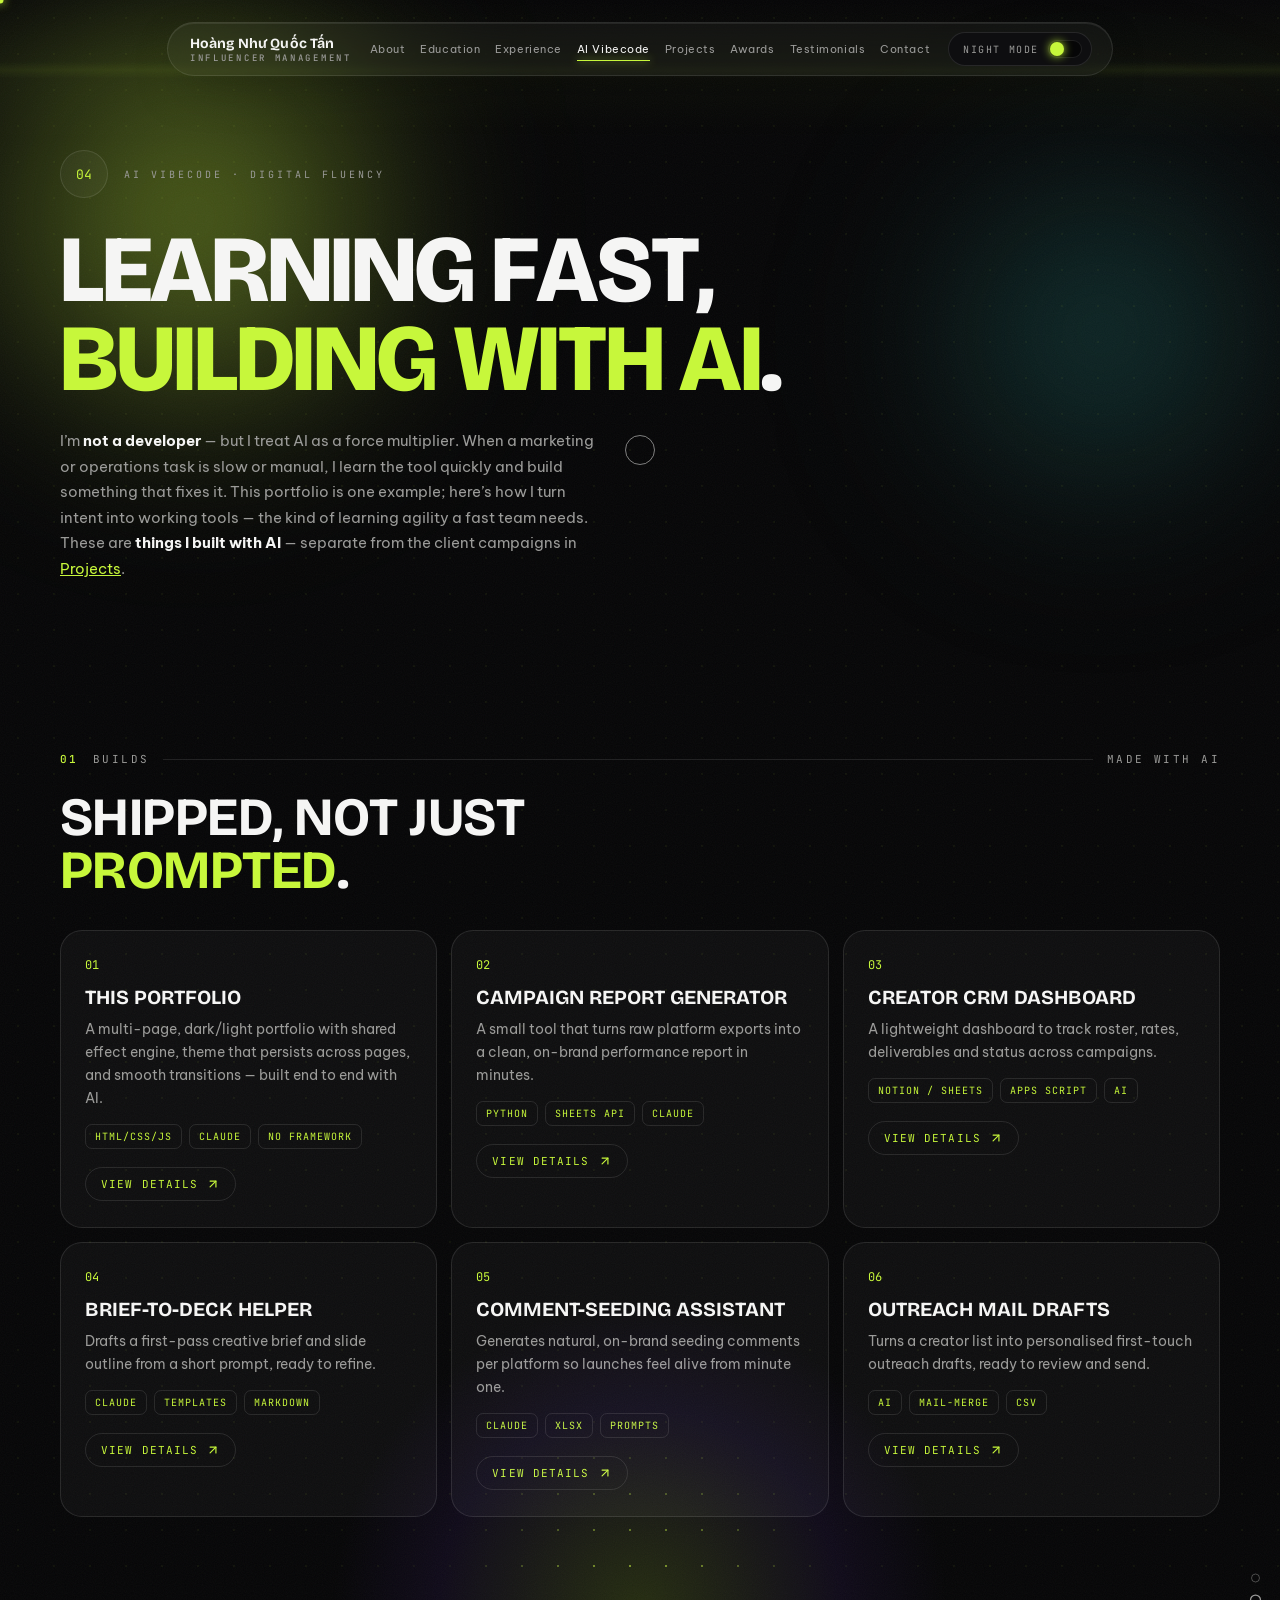
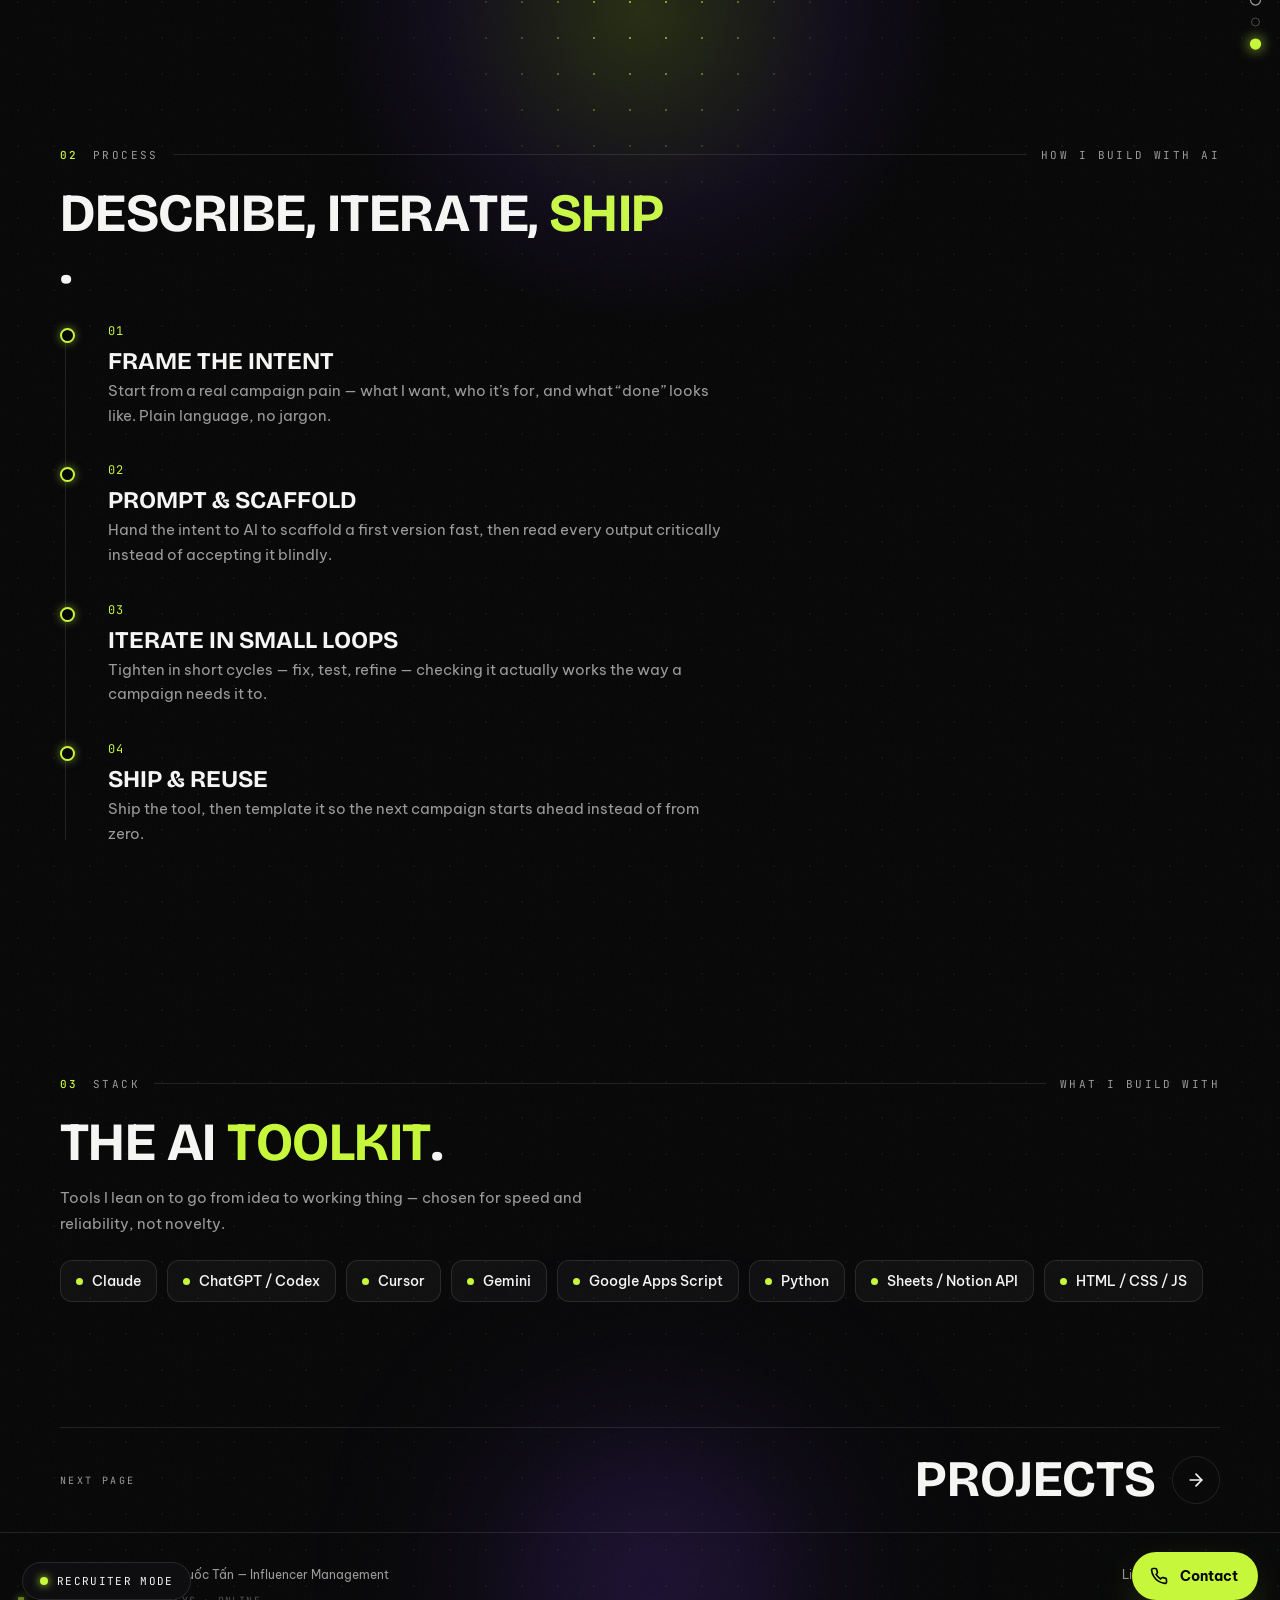
==== commit 578c1569: "Redesign: VN-safe fonts, nav Contact fix, cross-page effects, MECE dedup + OG meta" ====
--- a/ai-vibecode.html
+++ b/ai-vibecode.html
@@ -1,11 +1,11 @@
-<!DOCTYPE html><html lang="en" class="dark"><head><meta charset="UTF-8"/><meta name="viewport" content="width=device-width, initial-scale=1.0"/><title>AI Vibecode Project &mdash; Hoàng Như Quốc Tấn</title><meta name="description" content="Tools and sites vibe-coded with AI — built by an influencer manager, not a developer."/><link rel="preconnect" href="https://fonts.googleapis.com"><link rel="preconnect" href="https://fonts.gstatic.com" crossorigin><link href="https://fonts.googleapis.com/css2?family=Outfit:wght@500;600;700;800&display=swap" rel="stylesheet"><link href="https://fonts.googleapis.com/css2?family=Plus+Jakarta+Sans:wght@400;500;600;700&family=JetBrains+Mono:wght@400;500&display=swap" rel="stylesheet"><script>(function(){try{if(localStorage.getItem('pf-theme')==='light')document.documentElement.classList.add('light');}catch(e){}})();</script><link rel="icon" href="data:image/svg+xml,%3Csvg xmlns='http://www.w3.org/2000/svg' viewBox='0 0 32 32'%3E%3Crect width='32' height='32' rx='7' fill='%23060607'/%3E%3Cpath d='M17 5 8 18h6l-1 9 9-13h-6z' fill='%23c7f73b'/%3E%3C/svg%3E"/><link rel="stylesheet" href="assets/core.css"/><style>
+<!DOCTYPE html><html lang="en" class="dark"><head><meta charset="UTF-8"/><meta name="viewport" content="width=device-width, initial-scale=1.0"/><title>AI Vibecode Project &mdash; Hoàng Như Quốc Tấn</title><meta name="description" content="Tools and sites vibe-coded with AI — built by an influencer manager, not a developer."/><meta property="og:type" content="website"/><meta property="og:title" content="AI Vibecode Project &mdash; Hoàng Như Quốc Tấn"/><meta property="og:description" content="Tools and sites vibe-coded with AI — built by an influencer manager, not a developer."/><meta property="og:image" content="https://picsum.photos/seed/hnqt-og/1200/630"/><meta name="twitter:card" content="summary_large_image"/><meta name="twitter:title" content="AI Vibecode Project &mdash; Hoàng Như Quốc Tấn"/><meta name="twitter:description" content="Tools and sites vibe-coded with AI — built by an influencer manager, not a developer."/><link rel="preconnect" href="https://fonts.googleapis.com"><link rel="preconnect" href="https://fonts.gstatic.com" crossorigin><link href="https://fonts.googleapis.com/css2?family=Bricolage+Grotesque:wght@500;600;700;800&family=Be+Vietnam+Pro:wght@400;500;600;700&family=JetBrains+Mono:wght@400;500&display=swap" rel="stylesheet"><script>(function(){try{if(localStorage.getItem('pf-theme')==='light')document.documentElement.classList.add('light');}catch(e){}})();</script><link rel="icon" href="data:image/svg+xml,%3Csvg xmlns='http://www.w3.org/2000/svg' viewBox='0 0 32 32'%3E%3Crect width='32' height='32' rx='7' fill='%23060607'/%3E%3Cpath d='M17 5 8 18h6l-1 9 9-13h-6z' fill='%23c7f73b'/%3E%3C/svg%3E"/><link rel="stylesheet" href="assets/core.css"/><style>
   .stackline{display:flex;flex-wrap:wrap;gap:7px;margin-top:14px}
-  .stackline span{font-family:'JetBrains Mono',monospace;font-size:10px;letter-spacing:.1em;text-transform:uppercase;color:var(--lime);border:1px solid var(--line);border-radius:7px;padding:5px 9px}
-</style></head><body class="pf-calm"><div class="pgt" aria-hidden="true"></div><div class="progress" id="progress"></div><div class="lightbox" id="lightbox" aria-hidden="true"><button class="lb-close" id="lbclose" aria-label="Close">&times;</button><img alt=""/></div><div class="toast" id="toast" role="status" aria-live="polite"></div><div class="aurora"><div class="blob b1"></div><div class="blob b2"></div><div class="blob b3"></div></div><div class="grain"></div><div class="fx-grid2"></div><div class="fx-grid"></div><div class="fx-spot"></div><div class="scan"></div><div class="hud" id="hud"><span class="b"></span><span id="hudpos">PTR X:0000 Y:0000</span><span id="hudsys">SYS &middot; ONLINE</span></div><div class="cring" id="cring"></div><div class="cdot" id="cdot"></div><div class="navwrap"><nav><a class="brand" href="portfolio-home.html" style="text-decoration:none"><span class="bn" data-c="name">Hoàng Như Quốc Tấn</span><span class="bs" data-c="role">Influencer Management</span></a><div class="navlinks"><a href="portfolio-about.html">About</a><a href="education.html">Education</a><a href="experience.html">Experience</a><a class="cur" href="ai-vibecode.html">AI Vibecode</a><a href="projects.html">Projects</a><a href="awards.html">Awards</a><a href="testimonials.html">Testimonials</a><a href="portfolio-home.html#connect">Contact</a></div><div class="switch" id="switch" role="button" tabindex="0" aria-label="Toggle theme"><span class="lbl" id="switchlbl">Night mode</span><span class="track"><span class="knob"></span></span></div><div class="burger" id="burger" aria-label="Menu" tabindex="0"><i></i><i></i></div></nav></div><div class="overlay" id="overlay"><a href="portfolio-about.html">About</a><a href="education.html">Education</a><a href="experience.html">Experience</a><a href="ai-vibecode.html">AI Vibecode</a><a href="projects.html">Projects</a><a href="awards.html">Awards</a><a href="testimonials.html">Testimonials</a><a href="portfolio-home.html#connect">Contact</a></div><div class="rail"><a href="#top" data-l="Intro" class="on"></a><a href="#builds" data-l="Builds"></a><a href="#process" data-l="Process"></a><a href="#stack" data-l="Stack"></a></div><span id="top"></span>
+  .stackline span{font-family:var(--fm);font-size:10px;letter-spacing:.1em;text-transform:uppercase;color:var(--lime);border:1px solid var(--line);border-radius:7px;padding:5px 9px}
+</style></head><body class="pf-calm"><div class="pgt" aria-hidden="true"></div><div class="progress" id="progress"></div><div class="lightbox" id="lightbox" aria-hidden="true"><button class="lb-close" id="lbclose" aria-label="Close">&times;</button><img alt=""/></div><div class="toast" id="toast" role="status" aria-live="polite"></div><div class="aurora"><div class="blob b1"></div><div class="blob b2"></div><div class="blob b3"></div></div><div class="grain"></div><div class="fx-grid2"></div><div class="fx-grid"></div><div class="fx-spot"></div><div class="fx-grid-top"></div><div class="scan"></div><div class="hud" id="hud"><span class="b"></span><span id="hudpos">PTR X:0000 Y:0000</span><span id="hudsys">SYS &middot; ONLINE</span></div><div class="cring" id="cring"></div><div class="cdot" id="cdot"></div><div class="navwrap"><nav><a class="brand" href="portfolio-home.html" style="text-decoration:none"><span class="bn" data-c="name">Hoàng Như Quốc Tấn</span><span class="bs" data-c="role">Influencer Management</span></a><div class="navlinks"><a href="portfolio-about.html">About</a><a href="education.html">Education</a><a href="experience.html">Experience</a><a class="cur" href="ai-vibecode.html">AI Vibecode</a><a href="projects.html">Projects</a><a href="awards.html">Awards</a><a href="testimonials.html">Testimonials</a><a href="portfolio-home.html#connect">Contact</a></div><div class="switch" id="switch" role="button" tabindex="0" aria-label="Toggle theme"><span class="lbl" id="switchlbl">Night mode</span><span class="track"><span class="knob"></span></span></div><div class="burger" id="burger" aria-label="Menu" tabindex="0"><i></i><i></i></div></nav></div><div class="overlay" id="overlay"><a href="portfolio-about.html">About</a><a href="education.html">Education</a><a href="experience.html">Experience</a><a href="ai-vibecode.html">AI Vibecode</a><a href="projects.html">Projects</a><a href="awards.html">Awards</a><a href="testimonials.html">Testimonials</a><a href="portfolio-home.html#connect">Contact</a></div><div class="rail"><a href="#top" data-l="Intro" class="on"></a><a href="#builds" data-l="Builds"></a><a href="#process" data-l="Process"></a><a href="#stack" data-l="Stack"></a></div><span id="top"></span>
 
-<div class="wrap"><header class="head"><div class="kicker reveal"><span class="no">04</span><span class="lab">AI Vibecode &middot; Digital fluency</span></div><h1 class="ih split reveal">Learning fast, <em class="pop">building with AI</em>.</h1><p class="esub reveal" style="margin-top:24px">I&rsquo;m <b style="color:var(--ink)">not a developer</b> &mdash; but I treat AI as a force multiplier. When a marketing or operations task is slow or manual, I learn the tool quickly and build something that fixes it. This portfolio is one example; here&rsquo;s how I turn intent into working tools &mdash; the kind of learning agility a fast team needs.</p></header></div>
+<div class="wrap"><header class="head"><div class="kicker reveal"><span class="no">04</span><span class="lab">AI Vibecode &middot; Digital fluency</span></div><h1 class="ih split reveal">Learning fast, <em class="pop">building with AI</em>.</h1><p class="esub reveal" style="margin-top:24px">I&rsquo;m <b style="color:var(--ink)">not a developer</b> &mdash; but I treat AI as a force multiplier. When a marketing or operations task is slow or manual, I learn the tool quickly and build something that fixes it. This portfolio is one example; here&rsquo;s how I turn intent into working tools &mdash; the kind of learning agility a fast team needs. These are <b style="color:var(--ink)">things I built with AI</b> &mdash; separate from the client campaigns in <a href="projects.html" style="color:var(--lime)">Projects</a>.</p></header></div>
 
-<section class="esec" id="builds"><div class="slabel reveal"><b>01</b> Builds <span class="ln"></span> Made with AI</div><h2 class="ehead ih split reveal">Shipped, not just <em class="pop">prompted</em>.</h2><div class="grid3"><div class="scard reveal"><div class="n">01</div><h3>This portfolio</h3><p>A multi-page, dark/light portfolio with shared effect engine, theme that persists across pages, and smooth transitions &mdash; built end to end with AI.</p><div class="stackline"><span>HTML/CSS/JS</span><span>Claude</span><span>No framework</span></div></div><div class="scard reveal"><div class="n">02</div><h3>Campaign report generator</h3><p>[A small tool that turns raw platform exports into a clean, on-brand performance report in minutes.]</p><div class="stackline"><span>Python</span><span>Sheets API</span><span>Claude</span></div></div><div class="scard reveal"><div class="n">03</div><h3>Creator CRM dashboard</h3><p>[A lightweight dashboard to track roster, rates, deliverables and status across campaigns.]</p><div class="stackline"><span>Notion / Sheets</span><span>Apps Script</span><span>AI</span></div></div><div class="scard reveal"><div class="n">04</div><h3>Brief-to-deck helper</h3><p>[Drafts a first-pass creative brief and slide outline from a short prompt, ready to refine.]</p><div class="stackline"><span>Claude</span><span>Templates</span><span>Markdown</span></div></div><div class="scard reveal"><div class="n">05</div><h3>Comment-seeding assistant</h3><p>[Generates natural, on-brand seeding comments per platform so launches feel alive from minute one.]</p><div class="stackline"><span>Claude</span><span>XLSX</span><span>Prompts</span></div></div><div class="scard reveal"><div class="n">06</div><h3>Outreach mail drafts</h3><p>[Turns a creator list into personalised first-touch outreach drafts, ready to review and send.]</p><div class="stackline"><span>AI</span><span>Mail-merge</span><span>CSV</span></div></div></div></section>
+<section class="esec" id="builds"><div class="slabel reveal"><b>01</b> Builds <span class="ln"></span> Made with AI</div><h2 class="ehead ih split reveal">Shipped, not just <em class="pop">prompted</em>.</h2><div class="grid3"><div class="scard reveal"><div class="n">01</div><h3>This portfolio</h3><p>A multi-page, dark/light portfolio with shared effect engine, theme that persists across pages, and smooth transitions &mdash; built end to end with AI.</p><div class="stackline"><span>HTML/CSS/JS</span><span>Claude</span><span>No framework</span></div></div><div class="scard reveal"><div class="n">02</div><h3>Campaign report generator</h3><p>A small tool that turns raw platform exports into a clean, on-brand performance report in minutes.</p><div class="stackline"><span>Python</span><span>Sheets API</span><span>Claude</span></div></div><div class="scard reveal"><div class="n">03</div><h3>Creator CRM dashboard</h3><p>A lightweight dashboard to track roster, rates, deliverables and status across campaigns.</p><div class="stackline"><span>Notion / Sheets</span><span>Apps Script</span><span>AI</span></div></div><div class="scard reveal"><div class="n">04</div><h3>Brief-to-deck helper</h3><p>Drafts a first-pass creative brief and slide outline from a short prompt, ready to refine.</p><div class="stackline"><span>Claude</span><span>Templates</span><span>Markdown</span></div></div><div class="scard reveal"><div class="n">05</div><h3>Comment-seeding assistant</h3><p>Generates natural, on-brand seeding comments per platform so launches feel alive from minute one.</p><div class="stackline"><span>Claude</span><span>XLSX</span><span>Prompts</span></div></div><div class="scard reveal"><div class="n">06</div><h3>Outreach mail drafts</h3><p>Turns a creator list into personalised first-touch outreach drafts, ready to review and send.</p><div class="stackline"><span>AI</span><span>Mail-merge</span><span>CSV</span></div></div></div></section>
 
 <section class="esec" id="process"><div class="slabel reveal"><b>02</b> Process <span class="ln"></span> How I build with AI</div><h2 class="ehead ih split reveal">Describe, iterate, <em class="pop">ship</em>.</h2><div class="timeline"><div class="titem reveal"><div class="yr">01</div><h3>Frame the intent</h3><p>Start from a real campaign pain &mdash; what I want, who it&rsquo;s for, and what &ldquo;done&rdquo; looks like. Plain language, no jargon.</p></div><div class="titem reveal"><div class="yr">02</div><h3>Prompt &amp; scaffold</h3><p>Hand the intent to AI to scaffold a first version fast, then read every output critically instead of accepting it blindly.</p></div><div class="titem reveal"><div class="yr">03</div><h3>Iterate in small loops</h3><p>Tighten in short cycles &mdash; fix, test, refine &mdash; checking it actually works the way a campaign needs it to.</p></div><div class="titem reveal"><div class="yr">04</div><h3>Ship &amp; reuse</h3><p>Ship the tool, then template it so the next campaign starts ahead instead of from zero.</p></div></div></section>
 
--- a/assets/core.css
+++ b/assets/core.css
@@ -3,6 +3,10 @@
     --line:rgba(255,255,255,.10); --card:rgba(255,255,255,.035);
     --lime:#c7f73b; --lime-dim:#9bd400; --teal:#1f6f6b; --violet:#7a3bf7;
     --ease:cubic-bezier(.32,.72,0,1);
+    /* unified type system — full Vietnamese support on every layer */
+    --fd:'Bricolage Grotesque','Be Vietnam Pro',system-ui,sans-serif;
+    --fb:'Be Vietnam Pro',system-ui,-apple-system,sans-serif;
+    --fm:'JetBrains Mono',ui-monospace,monospace;
   }
   html.light{
     --bg:#f4f3ee; --bg-2:#e7e6df; --ink:#121211; --ink-soft:#56564f;
@@ -11,7 +15,7 @@
   }
   *{margin:0;padding:0;box-sizing:border-box}
   html{scroll-behavior:smooth}
-  body{background:var(--bg);color:var(--ink);font-family:'Plus Jakarta Sans',system-ui,sans-serif;
+  body{background:var(--bg);color:var(--ink);font-family:var(--fb);
     overflow-x:hidden;transition:background .6s var(--ease),color .6s var(--ease)}
   ::selection{background:var(--lime);color:#060607}
 
@@ -46,8 +50,8 @@
     background-image:radial-gradient(circle,rgba(199,247,59,.5) 1px,transparent 1px);background-size:36px 36px;
     -webkit-mask:radial-gradient(280px circle at var(--mx,50%) var(--my,50%),#000 0%,transparent 70%);
     mask:radial-gradient(280px circle at var(--mx,50%) var(--my,50%),#000 0%,transparent 70%)}
-  .fx-spot{position:fixed;inset:0;z-index:1;pointer-events:none;
-    background:radial-gradient(460px circle at var(--mx,50%) var(--my,50%),rgba(199,247,59,.14),rgba(122,59,247,.07) 42%,transparent 64%)}
+  .fx-spot{position:fixed;inset:0;z-index:12;pointer-events:none;mix-blend-mode:screen;
+    background:radial-gradient(480px circle at var(--mx,50%) var(--my,50%),rgba(199,247,59,.16),rgba(122,59,247,.08) 42%,transparent 64%)}
   html.light .fx-grid{background-image:radial-gradient(circle,rgba(77,124,15,.55) 1px,transparent 1px)}
   html.light .fx-spot{background:radial-gradient(460px circle at var(--mx,50%) var(--my,50%),rgba(77,124,15,.14),transparent 60%)}
   /* scanline sweep */
@@ -57,7 +61,7 @@
   html.light .scan{background:linear-gradient(180deg,transparent,rgba(77,124,15,.06) 44%,rgba(77,124,15,.16) 50%,rgba(77,124,15,.06) 56%,transparent)}
   @keyframes sweep{0%{transform:translateY(-160px)}55%,100%{transform:translateY(100vh)}}
   /* HUD readout */
-  .hud{position:fixed;left:18px;bottom:15px;z-index:40;pointer-events:none;font-family:'JetBrains Mono',monospace;
+  .hud{position:fixed;left:18px;bottom:15px;z-index:40;pointer-events:none;font-family:var(--fm);
     font-size:10px;letter-spacing:.12em;color:var(--ink-soft);opacity:.5;display:flex;gap:14px;align-items:center}
   .hud .b{width:6px;height:6px;background:var(--lime);border-radius:1px;box-shadow:0 0 8px var(--lime)}
   @media(max-width:600px){.hud{display:none}}
@@ -72,12 +76,12 @@
   .navwrap{position:fixed;top:0;left:0;right:0;z-index:60;display:flex;justify-content:center;padding:22px 16px;pointer-events:none}
   .navwrap{transition:transform .45s var(--ease)}
   body.nav-hidden .navwrap{transform:translateY(-130%)}
-  nav{pointer-events:auto;display:flex;align-items:center;gap:30px;
+  nav{pointer-events:auto;display:flex;align-items:center;gap:18px;max-width:calc(100vw - 24px);
     background:var(--card);backdrop-filter:blur(18px);border:1px solid var(--line);
-    border-radius:999px;padding:9px 9px 9px 24px;box-shadow:inset 0 1px 0 rgba(255,255,255,.08),0 18px 50px -20px rgba(0,0,0,.6)}
-  .brand{font-family:'Outfit','Plus Jakarta Sans',sans-serif;font-weight:600;font-size:15px;letter-spacing:.01em;white-space:nowrap;color:var(--ink)}
+    border-radius:999px;padding:9px 20px 9px 22px;box-shadow:inset 0 1px 0 rgba(255,255,255,.08),0 18px 50px -20px rgba(0,0,0,.6)}
+  .brand{font-family:var(--fd);font-weight:700;font-size:14px;letter-spacing:.01em;white-space:nowrap;color:var(--ink)}
   .brand .bn{color:var(--ink)}
-  .brand .bs{display:block;font-size:9px;letter-spacing:.3em;color:var(--ink-soft);font-weight:500;text-transform:uppercase;font-family:'JetBrains Mono',monospace}
+  .brand .bs{display:block;font-size:9px;letter-spacing:.3em;color:var(--ink-soft);font-weight:500;text-transform:uppercase;font-family:var(--fm)}
   .navlinks{display:flex;gap:24px;font-size:12px;letter-spacing:.05em}
   .navlinks a{color:var(--ink-soft);text-decoration:none;transition:color .25s var(--ease);position:relative}
   .navlinks a:hover{color:var(--ink)}
@@ -86,7 +90,7 @@
   .switch{display:flex;align-items:center;gap:9px;cursor:pointer;user-select:none;
     border:1px solid var(--line);border-radius:999px;padding:7px 9px 7px 14px;background:var(--bg-2);transition:border-color .25s var(--ease)}
   .switch:hover{border-color:var(--lime)}
-  .switch .lbl{font-size:10px;letter-spacing:.16em;text-transform:uppercase;color:var(--ink-soft);font-family:'JetBrains Mono',monospace;min-width:74px}
+  .switch .lbl{font-size:10px;letter-spacing:.16em;text-transform:uppercase;color:var(--ink-soft);font-family:var(--fm);min-width:74px}
   .switch .track{width:34px;height:18px;border-radius:999px;background:var(--bg);position:relative;border:1px solid var(--line)}
   .switch .knob{position:absolute;top:1px;left:1px;width:14px;height:14px;border-radius:50%;background:var(--lime);box-shadow:0 0 10px var(--lime);transition:left .35s var(--ease)}
   html.light .switch .knob{left:17px}
@@ -102,7 +106,7 @@
     opacity:0;pointer-events:none;transition:opacity .4s var(--ease)}
   html.light .overlay{background:rgba(244,243,238,.85)}
   body.menu .overlay{opacity:1;pointer-events:auto}
-  .overlay a{font-family:'Outfit','Plus Jakarta Sans',sans-serif;font-size:40px;font-weight:600;text-decoration:none;color:var(--ink);
+  .overlay a{font-family:var(--fd);font-size:40px;font-weight:600;text-decoration:none;color:var(--ink);
     text-transform:uppercase;transform:translateY(40px);opacity:0;transition:transform .6s var(--ease),opacity .6s var(--ease)}
   body.menu .overlay a{transform:none;opacity:1}
   body.menu .overlay a:nth-child(1){transition-delay:.08s}
@@ -115,11 +119,11 @@
   .wrap{position:relative;z-index:10;max-width:1480px;margin:0 auto;padding:0 clamp(20px,5vw,60px)}
   .eyebrow{display:inline-flex;align-items:center;gap:9px;border:1px solid var(--line);border-radius:999px;
     padding:6px 13px;font-size:10px;letter-spacing:.24em;text-transform:uppercase;color:var(--ink-soft);
-    font-family:'JetBrains Mono',monospace;background:var(--card)}
+    font-family:var(--fm);background:var(--card)}
   .eyebrow .d{width:6px;height:6px;border-radius:50%;background:var(--lime);box-shadow:0 0 8px var(--lime)}
 
   /* interactive headline */
-  .ih{font-family:'Outfit','Plus Jakarta Sans',sans-serif;font-weight:600;line-height:.94;letter-spacing:-.02em;text-transform:uppercase}
+  .ih{font-family:var(--fd);font-weight:600;line-height:.94;letter-spacing:-.02em;text-transform:uppercase}
   .ih .ch{display:inline-block;transition:transform .25s var(--ease),color .25s var(--ease),text-shadow .25s var(--ease);will-change:transform}
   .ih .pop{color:var(--lime)}
 
@@ -163,7 +167,7 @@
   .persona{display:flex;align-items:flex-start;gap:12px;border:1px solid var(--line);border-radius:18px;
     background:var(--card);box-shadow:inset 0 1px 0 rgba(255,255,255,.06);padding:14px 18px;max-width:330px}
   .persona .ic{color:var(--lime);flex:0 0 auto;margin-top:2px}
-  .persona .tag{font-family:'JetBrains Mono',monospace;font-size:10px;color:var(--lime);letter-spacing:.14em;text-transform:uppercase}
+  .persona .tag{font-family:var(--fm);font-size:10px;color:var(--lime);letter-spacing:.14em;text-transform:uppercase}
   .persona p{font-size:13.5px;line-height:1.5;margin-top:4px}
   .persona p b{color:var(--ink)}
 
@@ -171,7 +175,7 @@
   .marq{position:relative;z-index:10;border-top:1px solid var(--line);border-bottom:1px solid var(--line);
     overflow:hidden;padding:18px 0;margin-top:10px;background:var(--card)}
   .marq .row{display:flex;gap:48px;width:max-content;animation:slide 28s linear infinite}
-  .marq span{font-family:'Outfit','Plus Jakarta Sans',sans-serif;font-weight:600;text-transform:uppercase;font-size:clamp(18px,2vw,26px);
+  .marq span{font-family:var(--fd);font-weight:600;text-transform:uppercase;font-size:clamp(18px,2vw,26px);
     color:var(--ink-soft);display:inline-flex;align-items:center;gap:48px;letter-spacing:.02em}
   .marq span::after{content:"";width:7px;height:7px;border-radius:50%;background:var(--lime)}
   @keyframes slide{to{transform:translateX(-50%)}}
@@ -179,7 +183,7 @@
   /* ---------- snapshot (double-bezel bento) ---------- */
   .snap-sec{padding:90px 0}
   .snaphead{display:flex;align-items:flex-end;justify-content:space-between;gap:24px;margin-bottom:30px;flex-wrap:wrap}
-  .snaphead h2{font-family:'Outfit','Plus Jakarta Sans',sans-serif;font-weight:600;text-transform:uppercase;font-size:clamp(30px,4vw,56px);line-height:.98;letter-spacing:-.01em}
+  .snaphead h2{font-family:var(--fd);font-weight:600;text-transform:uppercase;font-size:clamp(30px,4vw,56px);line-height:.98;letter-spacing:-.01em}
   .snaphead p{color:var(--ink-soft);max-width:38ch;font-size:14px;line-height:1.6}
   .bento{padding:8px;border:1px solid var(--line);border-radius:30px;background:var(--card);
     box-shadow:inset 0 1px 0 rgba(255,255,255,.05)}
@@ -187,7 +191,7 @@
   .core{background:var(--bg-2);border:1px solid var(--line);border-radius:calc(30px - 8px);padding:30px 26px;
     box-shadow:inset 0 1px 1px rgba(255,255,255,.06);transition:transform .4s var(--ease)}
   .core:hover{transform:translateY(-4px)}
-  .core .num{font-family:'JetBrains Mono',monospace;font-size:clamp(30px,3.6vw,48px)}
+  .core .num{font-family:var(--fm);font-size:clamp(30px,3.6vw,48px)}
   .core .num em{color:var(--lime);font-style:normal}
   .core .cap{font-size:11px;letter-spacing:.14em;text-transform:uppercase;color:var(--ink-soft);margin-top:10px}
 
@@ -207,8 +211,8 @@
 /* header */
   .head{padding:150px 0 56px}
   .kicker{display:flex;align-items:center;gap:16px;margin-bottom:28px}
-  .kicker .no{width:48px;height:48px;border:1px solid var(--line);border-radius:50%;display:grid;place-items:center;font-family:'JetBrains Mono',monospace;font-size:13px;color:var(--lime);background:var(--card)}
-  .kicker .lab{font-size:10px;letter-spacing:.3em;text-transform:uppercase;color:var(--ink-soft);font-family:'JetBrains Mono',monospace}
+  .kicker .no{width:48px;height:48px;border:1px solid var(--line);border-radius:50%;display:grid;place-items:center;font-family:var(--fm);font-size:13px;color:var(--lime);background:var(--card)}
+  .kicker .lab{font-size:10px;letter-spacing:.3em;text-transform:uppercase;color:var(--ink-soft);font-family:var(--fm)}
   .head h1{font-size:clamp(46px,7.4vw,116px);max-width:15ch}
   .intro-grid{display:grid;grid-template-columns:1.1fr .9fr;gap:18px;align-items:stretch;margin-top:44px}
   .glass{padding:8px;border:1px solid var(--line);border-radius:28px;background:var(--card);box-shadow:inset 0 1px 0 rgba(255,255,255,.05)}
@@ -222,15 +226,15 @@
   .stats .grid{display:grid;grid-template-columns:1fr 1fr;gap:8px;height:100%}
   .stat{background:var(--bg-2);border:1px solid var(--line);border-radius:20px;padding:24px;box-shadow:inset 0 1px 1px rgba(255,255,255,.06);transition:transform .4s var(--ease)}
   .stat:hover{transform:translateY(-4px)}
-  .stat .num{font-family:'JetBrains Mono',monospace;font-size:clamp(26px,3vw,40px)}
+  .stat .num{font-family:var(--fm);font-size:clamp(26px,3vw,40px)}
   .stat .num em{color:var(--lime);font-style:normal}
   .stat .cap{font-size:11px;letter-spacing:.13em;text-transform:uppercase;color:var(--ink-soft);margin-top:8px}
 
   .sec{padding:80px 0;border-top:1px solid var(--line)}
-  .sec h2{font-family:'Outfit','Plus Jakarta Sans',sans-serif;font-weight:600;text-transform:uppercase;font-size:clamp(32px,4.6vw,68px);line-height:.96;letter-spacing:-.01em;max-width:16ch}
+  .sec h2{font-family:var(--fd);font-weight:600;text-transform:uppercase;font-size:clamp(32px,4.6vw,68px);line-height:.96;letter-spacing:-.01em;max-width:16ch}
 
   .narr{display:grid;grid-template-columns:.85fr 1.15fr;gap:40px;margin-top:6px;align-items:start}
-  .narr .big{font-family:'Outfit','Plus Jakarta Sans',sans-serif;text-transform:uppercase;font-weight:600;font-size:clamp(24px,2.7vw,42px);line-height:1.02}
+  .narr .big{font-family:var(--fd);text-transform:uppercase;font-weight:600;font-size:clamp(24px,2.7vw,42px);line-height:1.02}
   .narr .big .pop{color:var(--lime)}
   .narr .body p{color:var(--ink-soft);font-size:16px;line-height:1.8;margin-bottom:16px;max-width:60ch}
   .narr .body p b{color:var(--ink)}
@@ -238,14 +242,14 @@
   .princ{margin-top:22px;border-top:1px solid var(--line)}
   .prow{display:grid;grid-template-columns:60px 1fr 2fr;gap:24px;align-items:baseline;padding:26px 4px;border-bottom:1px solid var(--line);transition:background .3s var(--ease),padding-left .3s var(--ease)}
   .prow:hover{background:var(--card);padding-left:16px}
-  .prow .pn{font-family:'JetBrains Mono',monospace;color:var(--lime);font-size:14px}
-  .prow .pt{font-family:'Outfit','Plus Jakarta Sans',sans-serif;font-weight:600;text-transform:uppercase;font-size:clamp(20px,2vw,28px)}
+  .prow .pn{font-family:var(--fm);color:var(--lime);font-size:14px}
+  .prow .pt{font-family:var(--fd);font-weight:600;text-transform:uppercase;font-size:clamp(20px,2vw,28px)}
   .prow .pd{color:var(--ink-soft);font-size:15px;line-height:1.7}
 
   .duo{display:grid;grid-template-columns:1fr 1fr;gap:16px;margin-top:8px}
   .duocard{padding:8px;border:1px solid var(--line);border-radius:26px;background:var(--card)}
   .duocard .inner{background:var(--bg-2);border:1px solid var(--line);border-radius:18px;padding:28px;box-shadow:inset 0 1px 1px rgba(255,255,255,.06)}
-  .duocard .t{font-family:'Outfit','Plus Jakarta Sans',sans-serif;font-weight:600;text-transform:uppercase;font-size:clamp(22px,2.4vw,32px);color:var(--lime)}
+  .duocard .t{font-family:var(--fd);font-weight:600;text-transform:uppercase;font-size:clamp(22px,2.4vw,32px);color:var(--lime)}
   .duocard ul{list-style:none;margin-top:14px;display:flex;flex-direction:column;gap:11px}
   .duocard li{color:var(--ink-soft);font-size:15px;line-height:1.5;padding-left:18px;position:relative}
   .duocard li::before{content:"";position:absolute;left:0;top:9px;width:7px;height:7px;border-radius:50%;background:var(--lime)}
@@ -257,7 +261,7 @@
 
   .endcta{padding:8px;border:1px solid var(--line);border-radius:30px;background:var(--card);margin:22px 0 80px}
   .endcta .inner{background:var(--bg-2);border:1px solid var(--line);border-radius:22px;box-shadow:inset 0 1px 1px rgba(255,255,255,.06);padding:38px clamp(24px,4vw,48px);display:flex;flex-wrap:wrap;align-items:center;justify-content:space-between;gap:20px}
-  .endcta h3{font-family:'Outfit','Plus Jakarta Sans',sans-serif;font-weight:600;text-transform:uppercase;font-size:clamp(26px,3.2vw,48px);line-height:1}
+  .endcta h3{font-family:var(--fd);font-weight:600;text-transform:uppercase;font-size:clamp(26px,3.2vw,48px);line-height:1}
 
   .reveal{opacity:0;transform:translateY(40px);filter:blur(8px);transition:opacity .9s var(--ease),transform .9s var(--ease),filter .9s var(--ease)}
   .reveal.in{opacity:1;transform:none;filter:blur(0)}
@@ -265,11 +269,11 @@
 
   /* ===== enhancement components ===== */
   .hero h1{font-size:clamp(44px,6.2vw,104px);margin:22px 0 26px;max-width:13ch;text-wrap:balance}
-  .slabel{display:flex;align-items:center;gap:14px;margin-bottom:26px;font-family:'JetBrains Mono',monospace;font-size:11px;letter-spacing:.22em;text-transform:uppercase;color:var(--ink-soft)}
+  .slabel{display:flex;align-items:center;gap:14px;margin-bottom:26px;font-family:var(--fm);font-size:11px;letter-spacing:.22em;text-transform:uppercase;color:var(--ink-soft)}
   .slabel b{color:var(--lime);font-weight:500}
   .slabel .ln{flex:1;height:1px;background:var(--line)}
   .esec{position:relative;z-index:10;max-width:1480px;margin:0 auto;padding:clamp(72px,9vw,116px) clamp(20px,5vw,60px)}
-  .ehead{font-family:'Outfit','Plus Jakarta Sans',sans-serif;font-weight:600;text-transform:uppercase;font-size:clamp(30px,4.2vw,60px);line-height:.98;letter-spacing:-.01em;max-width:18ch}
+  .ehead{font-family:var(--fd);font-weight:600;text-transform:uppercase;font-size:clamp(30px,4.2vw,60px);line-height:.98;letter-spacing:-.01em;max-width:18ch}
   .esub{color:var(--ink-soft);max-width:54ch;margin-top:16px;font-size:15px;line-height:1.7}
   .grid3{display:grid;grid-template-columns:repeat(3,1fr);gap:14px;margin-top:32px}
   .grid4{display:grid;grid-template-columns:repeat(4,1fr);gap:14px;margin-top:32px}
@@ -277,26 +281,26 @@
   .scard:hover{transform:translateY(-5px);border-color:var(--lime)}
   .scard::after{content:"";position:absolute;inset:0;border-radius:inherit;pointer-events:none;opacity:0;transition:opacity .35s var(--ease);background:radial-gradient(240px circle at var(--cx,50%) var(--cy,50%),rgba(199,247,59,.14),transparent 60%)}
   .scard:hover::after{opacity:1}
-  .scard .n{font-family:'JetBrains Mono',monospace;font-size:12px;color:var(--lime)}
-  .scard h3{font-family:'Outfit','Plus Jakarta Sans',sans-serif;font-weight:600;text-transform:uppercase;font-size:20px;margin:14px 0 10px;line-height:1.05}
+  .scard .n{font-family:var(--fm);font-size:12px;color:var(--lime)}
+  .scard h3{font-family:var(--fd);font-weight:600;text-transform:uppercase;font-size:20px;margin:14px 0 10px;line-height:1.05}
   .scard p{color:var(--ink-soft);font-size:14px;line-height:1.65}
   .case{position:relative;overflow:hidden;border:1px solid var(--line);border-radius:22px;background:var(--card);text-decoration:none;color:inherit;display:block;transition:transform .4s var(--ease),border-color .3s var(--ease)}
   .case:hover{transform:translateY(-5px);border-color:var(--lime)}
   .case .ph{aspect-ratio:16/10;width:100%;object-fit:cover;display:block;filter:grayscale(.25);transition:filter .4s var(--ease)}
   .case:hover .ph{filter:none}
   .case .cc{padding:20px 22px 24px}
-  .case .tag{font-family:'JetBrains Mono',monospace;font-size:10px;letter-spacing:.14em;text-transform:uppercase;color:var(--lime)}
-  .case h3{font-family:'Outfit','Plus Jakarta Sans',sans-serif;font-weight:600;text-transform:uppercase;font-size:20px;margin:10px 0 8px;line-height:1.05}
+  .case .tag{font-family:var(--fm);font-size:10px;letter-spacing:.14em;text-transform:uppercase;color:var(--lime)}
+  .case h3{font-family:var(--fd);font-weight:600;text-transform:uppercase;font-size:20px;margin:10px 0 8px;line-height:1.05}
   .case p{color:var(--ink-soft);font-size:13.5px;line-height:1.6}
   .case .res{display:flex;gap:18px;margin-top:16px;flex-wrap:wrap}
-  .case .res em{display:block;color:var(--lime);font-style:normal;font-size:18px;font-family:'JetBrains Mono',monospace}
+  .case .res em{display:block;color:var(--lime);font-style:normal;font-size:18px;font-family:var(--fm)}
   .case .res span{font-size:10px;letter-spacing:.1em;text-transform:uppercase;color:var(--ink-soft)}
   .logos{display:grid;grid-template-columns:repeat(5,1fr);gap:12px;margin-top:32px}
-  .logo{height:82px;border:1px solid var(--line);border-radius:14px;background:var(--card);display:grid;place-items:center;font-family:'Outfit','Plus Jakarta Sans',sans-serif;font-weight:600;text-transform:uppercase;letter-spacing:.03em;font-size:15px;color:var(--ink-soft);transition:color .3s var(--ease),border-color .3s var(--ease)}
+  .logo{height:82px;border:1px solid var(--line);border-radius:14px;background:var(--card);display:grid;place-items:center;font-family:var(--fd);font-weight:600;text-transform:uppercase;letter-spacing:.03em;font-size:15px;color:var(--ink-soft);transition:color .3s var(--ease),border-color .3s var(--ease)}
   .logo:hover{color:var(--lime);border-color:var(--lime)}
   .bigquote{border:1px solid var(--line);border-radius:26px;background:var(--card);padding:clamp(28px,5vw,56px);margin-top:26px}
-  .bigquote .mk{font-family:'Outfit','Plus Jakarta Sans',sans-serif;font-size:60px;color:var(--lime);line-height:.4;height:30px}
-  .bigquote p{font-family:'Outfit','Plus Jakarta Sans',sans-serif;font-weight:500;font-size:clamp(20px,2.6vw,34px);line-height:1.3;letter-spacing:-.01em;max-width:26ch}
+  .bigquote .mk{font-family:var(--fd);font-size:60px;color:var(--lime);line-height:.4;height:30px}
+  .bigquote p{font-family:var(--fd);font-weight:500;font-size:clamp(20px,2.6vw,34px);line-height:1.3;letter-spacing:-.01em;max-width:26ch}
   .bigquote .who{margin-top:24px;display:flex;align-items:center;gap:12px}
   .bigquote .av{width:46px;height:46px;border-radius:50%;border:1px solid var(--line);object-fit:cover}
   .bigquote .nm{font-weight:600;font-size:14px}.bigquote .rl{font-size:12px;color:var(--ink-soft)}
@@ -304,14 +308,14 @@
   .timeline::before{content:"";position:absolute;left:5px;top:6px;bottom:6px;width:1px;background:var(--line)}
   .titem{position:relative;padding:0 0 34px 22px}.titem:last-child{padding-bottom:0}
   .titem::before{content:"";position:absolute;left:-26px;top:5px;width:11px;height:11px;border-radius:50%;background:var(--bg);border:2px solid var(--lime);box-shadow:0 0 10px rgba(199,247,59,.5)}
-  .titem .yr{font-family:'JetBrains Mono',monospace;font-size:12px;color:var(--lime);letter-spacing:.08em}
-  .titem h3{font-family:'Outfit','Plus Jakarta Sans',sans-serif;font-weight:600;text-transform:uppercase;font-size:clamp(18px,2vw,24px);margin:8px 0 4px}
+  .titem .yr{font-family:var(--fm);font-size:12px;color:var(--lime);letter-spacing:.08em}
+  .titem h3{font-family:var(--fd);font-weight:600;text-transform:uppercase;font-size:clamp(18px,2vw,24px);margin:8px 0 4px}
   .titem .role{font-size:13px;color:var(--ink-soft);margin-bottom:10px}
   .titem p{color:var(--ink-soft);font-size:14.5px;line-height:1.7;max-width:62ch}
   .skillwrap{display:grid;grid-template-columns:1fr 1fr;gap:14px 56px;margin-top:30px}
   .skill{padding:16px 0;border-bottom:1px solid var(--line)}
   .skill .top{display:flex;justify-content:space-between;align-items:baseline;gap:12px;margin-bottom:11px}
-  .skill .nm{font-weight:600;font-size:15px}.skill .pc{font-family:'JetBrains Mono',monospace;font-size:13px;color:var(--lime)}
+  .skill .nm{font-weight:600;font-size:15px}.skill .pc{font-family:var(--fm);font-size:13px;color:var(--lime)}
   .meter{height:5px;border-radius:99px;background:var(--line);overflow:hidden}
   .meter i{display:block;height:100%;width:0;border-radius:99px;background:linear-gradient(90deg,var(--lime-dim),var(--lime));transition:width 1.2s var(--ease)}
   .skill.in .meter i{width:var(--val)}
@@ -322,20 +326,20 @@
   .shot .capt,.capt{font-size:12px;color:var(--ink-soft);margin-top:8px}
   .rail{position:fixed;right:20px;top:50%;transform:translateY(-50%);z-index:50;display:flex;flex-direction:column;gap:13px}
   .rail a{width:9px;height:9px;border-radius:50%;border:1px solid var(--ink-soft);opacity:.45;transition:all .35s var(--ease);position:relative;display:block}
-  .rail a::before{content:attr(data-l);position:absolute;right:18px;top:50%;transform:translateY(-50%) translateX(6px);font-family:'JetBrains Mono',monospace;font-size:9px;letter-spacing:.14em;text-transform:uppercase;color:var(--ink-soft);white-space:nowrap;opacity:0;transition:opacity .3s var(--ease),transform .3s var(--ease)}
+  .rail a::before{content:attr(data-l);position:absolute;right:18px;top:50%;transform:translateY(-50%) translateX(6px);font-family:var(--fm);font-size:9px;letter-spacing:.14em;text-transform:uppercase;color:var(--ink-soft);white-space:nowrap;opacity:0;transition:opacity .3s var(--ease),transform .3s var(--ease)}
   .rail a:hover::before{opacity:.8;transform:translateY(-50%) translateX(0)}
   .rail a.on{opacity:1;background:var(--lime);border-color:var(--lime);box-shadow:0 0 10px var(--lime);transform:scale(1.25)}
   @media(max-width:1100px){.rail{display:none}}
-  .navlinks{gap:17px;font-size:11px}
+  .navlinks{gap:15px;font-size:11px;flex-wrap:nowrap}
   .navlinks a.cur{color:var(--ink)} .navlinks a.cur::after{width:100%}
-  @media(max-width:1240px){.navlinks,.switch .lbl{display:none}.burger{display:block}}
+  @media(max-width:1120px){.navlinks,.switch .lbl{display:none}.burger{display:block}}
   .preload{position:fixed;inset:0;z-index:200;background:var(--bg);display:grid;place-items:center;transition:opacity .8s var(--ease),visibility .8s var(--ease)}
   .preload.done{opacity:0;visibility:hidden}
-  .pl-brand{font-family:'Outfit','Plus Jakarta Sans',sans-serif;font-weight:600;text-transform:uppercase;font-size:clamp(28px,5vw,56px);letter-spacing:-.01em;text-align:center}
+  .pl-brand{font-family:var(--fd);font-weight:600;text-transform:uppercase;font-size:clamp(28px,5vw,56px);letter-spacing:-.01em;text-align:center}
   .pl-brand em{color:var(--lime);font-style:normal}
   .pl-bar{margin:22px auto 0;width:min(260px,60vw);height:2px;background:var(--line);border-radius:99px;overflow:hidden}
   .pl-bar i{display:block;height:100%;width:0;background:var(--lime);box-shadow:0 0 10px var(--lime)}
-  .pl-num{margin-top:12px;font-family:'JetBrains Mono',monospace;font-size:11px;letter-spacing:.2em;color:var(--ink-soft);text-align:center}
+  .pl-num{margin-top:12px;font-family:var(--fm);font-size:11px;letter-spacing:.2em;color:var(--ink-soft);text-align:center}
   @media(max-width:900px){.grid3,.grid4,.logos,.skillwrap{grid-template-columns:1fr 1fr}.intro-grid{grid-template-columns:1fr}}
   @media(max-width:600px){.grid3,.grid4,.logos{grid-template-columns:1fr}}
 
@@ -367,8 +371,8 @@
 .nextnav{position:relative;z-index:10;max-width:1480px;margin:0 auto;padding:10px clamp(20px,5vw,60px) 26px}
 .nextnav .ln{height:1px;background:var(--line);margin-bottom:26px}
 .nextnav .row{display:flex;align-items:center;justify-content:space-between;flex-wrap:wrap;gap:14px}
-.nextnav .k{font-family:'JetBrains Mono',monospace;font-size:10px;letter-spacing:.24em;text-transform:uppercase;color:var(--ink-soft)}
-.nextnav a{display:inline-flex;align-items:center;gap:16px;text-decoration:none;color:var(--ink);font-family:'Outfit','Plus Jakarta Sans',sans-serif;font-weight:600;text-transform:uppercase;font-size:clamp(26px,4vw,52px);line-height:1;transition:color .3s var(--ease),gap .3s var(--ease)}
+.nextnav .k{font-family:var(--fm);font-size:10px;letter-spacing:.24em;text-transform:uppercase;color:var(--ink-soft)}
+.nextnav a{display:inline-flex;align-items:center;gap:16px;text-decoration:none;color:var(--ink);font-family:var(--fd);font-weight:600;text-transform:uppercase;font-size:clamp(26px,4vw,52px);line-height:1;transition:color .3s var(--ease),gap .3s var(--ease)}
 .nextnav a:hover{color:var(--lime);gap:24px}
 .nextnav a .ar{width:48px;height:48px;border-radius:50%;border:1px solid var(--line);display:grid;place-items:center;flex:0 0 auto;transition:border-color .3s var(--ease),transform .3s var(--ease)}
 .nextnav a:hover .ar{border-color:var(--lime);transform:translateX(5px)}
@@ -380,7 +384,7 @@
 .connect-grid{display:grid;grid-template-columns:1.05fr .95fr;gap:16px;margin-top:34px}
 .idcard,.clist{padding:8px;border:1px solid var(--line);border-radius:28px;background:var(--card);box-shadow:inset 0 1px 0 rgba(255,255,255,.05)}
 .idcard .in,.clist .in{background:var(--bg-2);border:1px solid var(--line);border-radius:20px;padding:clamp(24px,3vw,42px);box-shadow:inset 0 1px 1px rgba(255,255,255,.06);height:100%}
-.idcard .nm{font-family:'Outfit','Plus Jakarta Sans',sans-serif;font-weight:600;text-transform:uppercase;font-size:clamp(30px,4vw,56px);line-height:.96;letter-spacing:-.01em}
+.idcard .nm{font-family:var(--fd);font-weight:600;text-transform:uppercase;font-size:clamp(30px,4vw,56px);line-height:.96;letter-spacing:-.01em}
 .idcard .role{color:var(--ink-soft);font-size:15px;line-height:1.6;margin-top:14px;max-width:36ch}
 .idcard .ctas{display:flex;flex-wrap:wrap;gap:12px;margin-top:28px}
 .clist .in{display:flex;flex-direction:column;gap:12px;justify-content:center}
@@ -390,8 +394,8 @@
 .crow .cic svg{width:18px;height:18px}
 .crow .meta{flex:1;min-width:0}
 .crow .v{font-weight:600;font-size:15px;white-space:nowrap;overflow:hidden;text-overflow:ellipsis}
-.crow .l{font-size:10px;letter-spacing:.14em;text-transform:uppercase;color:var(--ink-soft);margin-top:3px;font-family:'JetBrains Mono',monospace}
-.copybtn{flex:0 0 auto;border:1px solid var(--line);background:var(--bg-2);color:var(--ink-soft);font-family:'JetBrains Mono',monospace;font-size:10px;letter-spacing:.14em;text-transform:uppercase;padding:9px 14px;border-radius:999px;cursor:pointer;text-decoration:none;transition:border-color .25s var(--ease),color .25s var(--ease)}
+.crow .l{font-size:10px;letter-spacing:.14em;text-transform:uppercase;color:var(--ink-soft);margin-top:3px;font-family:var(--fm)}
+.copybtn{flex:0 0 auto;border:1px solid var(--line);background:var(--bg-2);color:var(--ink-soft);font-family:var(--fm);font-size:10px;letter-spacing:.14em;text-transform:uppercase;padding:9px 14px;border-radius:999px;cursor:pointer;text-decoration:none;transition:border-color .25s var(--ease),color .25s var(--ease)}
 .copybtn:hover{border-color:var(--lime);color:var(--lime)}
 .toast{position:fixed;left:50%;bottom:30px;transform:translateX(-50%) translateY(20px);z-index:190;background:var(--lime);color:#060607;font-weight:600;font-size:13px;padding:11px 20px;border-radius:999px;box-shadow:0 18px 50px -16px rgba(0,0,0,.6);opacity:0;visibility:hidden;transition:opacity .3s var(--ease),transform .3s var(--ease)}
 .toast.show{opacity:1;visibility:visible;transform:translateX(-50%) translateY(0)}
@@ -401,13 +405,13 @@
 /* ===== PROJECTS proposal-reel ===== */
 .proj-main{display:grid;grid-template-columns:.92fr 1.55fr;gap:18px;margin-top:26px;align-items:start}
 .proj-copy .meta{display:flex;flex-wrap:wrap;gap:8px;margin-bottom:16px}
-.proj-copy .meta span{font-family:'JetBrains Mono',monospace;font-size:10px;letter-spacing:.12em;text-transform:uppercase;color:var(--ink-soft);border:1px solid var(--line);border-radius:999px;padding:6px 11px}
-.proj-copy h3{font-family:'Outfit','Plus Jakarta Sans',sans-serif;font-weight:600;text-transform:uppercase;font-size:clamp(24px,3vw,40px);line-height:1.02;letter-spacing:-.01em}
+.proj-copy .meta span{font-family:var(--fm);font-size:10px;letter-spacing:.12em;text-transform:uppercase;color:var(--ink-soft);border:1px solid var(--line);border-radius:999px;padding:6px 11px}
+.proj-copy h3{font-family:var(--fd);font-weight:600;text-transform:uppercase;font-size:clamp(24px,3vw,40px);line-height:1.02;letter-spacing:-.01em}
 .proj-copy p{color:var(--ink-soft);font-size:15px;line-height:1.7;margin-top:14px;max-width:46ch}
 .proj-copy .tags{margin-top:16px}
 .preview-shell{position:relative;border:1px solid var(--line);border-radius:20px;overflow:hidden;background:var(--card);box-shadow:inset 0 1px 0 rgba(255,255,255,.05)}
 .preview-shell .pv-main{width:100%;aspect-ratio:16/10;object-fit:cover;display:block;transition:filter .4s var(--ease)}
-.preview-shell .pv-cap{position:absolute;bottom:12px;left:14px;font-family:'JetBrains Mono',monospace;font-size:11px;letter-spacing:.1em;background:rgba(6,6,7,.6);color:#fff;padding:6px 11px;border-radius:999px;backdrop-filter:blur(6px)}
+.preview-shell .pv-cap{position:absolute;bottom:12px;left:14px;font-family:var(--fm);font-size:11px;letter-spacing:.1em;background:rgba(6,6,7,.6);color:#fff;padding:6px 11px;border-radius:999px;backdrop-filter:blur(6px)}
 .thumb-row{display:flex;gap:10px;overflow-x:auto;padding:14px 2px 6px;scroll-snap-type:x mandatory}
 .thumb-row::-webkit-scrollbar{height:6px}.thumb-row::-webkit-scrollbar-thumb{background:var(--line);border-radius:99px}
 .thumb{flex:0 0 auto;width:118px;aspect-ratio:16/10;border-radius:10px;overflow:hidden;border:1px solid var(--line);background:none;cursor:pointer;padding:0;opacity:.55;scroll-snap-align:start;transition:opacity .25s var(--ease),border-color .25s var(--ease),transform .25s var(--ease)}
@@ -415,9 +419,9 @@
 .thumb.active,.thumb:hover{opacity:1;border-color:var(--lime);transform:translateY(-2px)}
 .full-stack{display:none;grid-template-columns:repeat(2,1fr);gap:14px;margin-top:18px}
 .full-stack.open{display:grid}
-.full-stack figure{border:1px solid var(--line);border-radius:14px;overflow:hidden;background:var(--card)}
-.full-stack img{width:100%;display:block;aspect-ratio:16/10;object-fit:cover;cursor:zoom-in}
-.full-stack figcaption{padding:12px 14px;font-size:13px;color:var(--ink-soft)}
+.full-stack figure{border:1px solid var(--line);border-radius:14px;overflow:hidden;background:var(--bg-2);box-shadow:inset 0 1px 0 rgba(255,255,255,.04)}
+.full-stack img{width:100%;display:block;aspect-ratio:16/10;object-fit:cover;cursor:zoom-in;background:linear-gradient(135deg,var(--bg-2) 0%,rgba(199,247,59,.06) 100%)}
+.full-stack figcaption{padding:12px 14px;font-size:13px;color:var(--ink);background:var(--bg-2);border-top:1px solid var(--line)}
 @media(max-width:900px){.proj-main{grid-template-columns:1fr}.full-stack{grid-template-columns:1fr}}
 
 
@@ -425,7 +429,7 @@
 .quotewall{columns:2;column-gap:16px;margin-top:32px}
 .qcard{break-inside:avoid;margin-bottom:16px;border:1px solid var(--line);border-radius:20px;background:var(--card);padding:26px 24px;transition:border-color .3s var(--ease),transform .3s var(--ease)}
 .qcard:hover{border-color:var(--lime);transform:translateY(-3px)}
-.qcard .mk{font-family:'Outfit','Plus Jakarta Sans',sans-serif;font-size:46px;color:var(--lime);line-height:.5;height:24px}
+.qcard .mk{font-family:var(--fd);font-size:46px;color:var(--lime);line-height:.5;height:24px}
 .qcard p{font-size:15.5px;line-height:1.62;margin-top:8px}
 .qcard .who{margin-top:18px;display:flex;align-items:center;gap:12px}
 .qcard .av{width:42px;height:42px;border-radius:50%;border:1px solid var(--line);object-fit:cover}
@@ -439,13 +443,13 @@
 .frame img{width:100%;border-radius:12px;display:block;aspect-ratio:16/10;object-fit:cover;cursor:zoom-in}
 .feature .org{display:flex;flex-direction:column;gap:10px;margin-top:18px}
 .feature .orgcard{border:1px solid var(--line);border-radius:14px;background:var(--card);padding:14px 16px}
-.feature .orgcard .t{font-family:'JetBrains Mono',monospace;font-size:10px;letter-spacing:.14em;text-transform:uppercase;color:var(--lime)}
+.feature .orgcard .t{font-family:var(--fm);font-size:10px;letter-spacing:.14em;text-transform:uppercase;color:var(--lime)}
 .feature .orgcard .v{font-weight:600;font-size:15px;margin-top:4px}
 @media(max-width:900px){.feature{grid-template-columns:1fr}}
 /* ===== CONTACT form ===== */
 .cform{display:grid;gap:14px;margin-top:6px}
 .cform .frow{display:grid;grid-template-columns:1fr 1fr;gap:14px}
-.cform label{display:block;font-family:'JetBrains Mono',monospace;font-size:10px;letter-spacing:.14em;text-transform:uppercase;color:var(--ink-soft);margin-bottom:7px}
+.cform label{display:block;font-family:var(--fm);font-size:10px;letter-spacing:.14em;text-transform:uppercase;color:var(--ink-soft);margin-bottom:7px}
 .cform input,.cform textarea{width:100%;background:var(--bg-2);border:1px solid var(--line);border-radius:12px;padding:13px 15px;color:var(--ink);font-family:inherit;font-size:15px;transition:border-color .25s var(--ease)}
 .cform input:focus,.cform textarea:focus{outline:none;border-color:var(--lime)}
 .cform textarea{min-height:120px;resize:vertical}
@@ -459,13 +463,13 @@
 .pf-edit [contenteditable="true"]:hover{outline-color:var(--line)}
 .pf-edit [contenteditable="true"]:focus{outline:2px solid var(--lime)}
 .pf-edit [data-pf-hidden]{display:none!important}
-.pf-eye{position:absolute;top:10px;right:10px;z-index:45;font-family:'JetBrains Mono',monospace;font-size:10px;letter-spacing:.1em;text-transform:uppercase;background:var(--bg-2);color:var(--ink);border:1px solid var(--line);border-radius:999px;padding:6px 12px;cursor:pointer}
+.pf-eye{position:absolute;top:10px;right:10px;z-index:45;font-family:var(--fm);font-size:10px;letter-spacing:.1em;text-transform:uppercase;background:var(--bg-2);color:var(--ink);border:1px solid var(--line);border-radius:999px;padding:6px 12px;cursor:pointer}
 .pf-eye:hover{border-color:var(--lime);color:var(--lime)}
 .pf-editbar{position:fixed;left:0;right:0;bottom:0;z-index:300;display:flex;align-items:center;gap:14px;justify-content:center;flex-wrap:wrap;padding:12px 16px;background:rgba(6,6,7,.92);backdrop-filter:blur(14px);border-top:1px solid var(--line)}
 html.light .pf-editbar{background:rgba(244,243,238,.93)}
-.pf-editbar .pf-tag{font-family:'JetBrains Mono',monospace;font-size:11px;letter-spacing:.16em;color:var(--lime)}
+.pf-editbar .pf-tag{font-family:var(--fm);font-size:11px;letter-spacing:.16em;color:var(--lime)}
 .pf-editbar .pf-status{font-size:12px;color:var(--ink-soft);min-width:90px;text-align:center}
-.pf-editbar button,.pf-editbar a{font-family:'JetBrains Mono',monospace;font-size:11px;letter-spacing:.08em;text-transform:uppercase;border:1px solid var(--line);background:var(--card);color:var(--ink);border-radius:999px;padding:9px 16px;cursor:pointer;text-decoration:none}
+.pf-editbar button,.pf-editbar a{font-family:var(--fm);font-size:11px;letter-spacing:.08em;text-transform:uppercase;border:1px solid var(--line);background:var(--card);color:var(--ink);border-radius:999px;padding:9px 16px;cursor:pointer;text-decoration:none}
 .pf-editbar #pfExport{background:var(--lime);color:#060607;border-color:var(--lime)}
 .pf-editbar button:hover,.pf-editbar a:hover{border-color:var(--lime)}
 
@@ -502,7 +506,7 @@
 .crow.act{cursor:pointer}
 
 /* ===== card "View details" CTA ===== */
-.card-cta{display:inline-flex;align-items:center;gap:8px;margin-top:18px;font-family:'JetBrains Mono',monospace;font-size:11px;letter-spacing:.1em;text-transform:uppercase;color:var(--lime);background:none;border:1px solid var(--line);border-radius:999px;padding:9px 15px;cursor:pointer;transition:border-color .25s var(--ease),background .25s var(--ease)}
+.card-cta{display:inline-flex;align-items:center;gap:8px;margin-top:18px;font-family:var(--fm);font-size:11px;letter-spacing:.1em;text-transform:uppercase;color:var(--lime);background:none;border:1px solid var(--line);border-radius:999px;padding:9px 15px;cursor:pointer;transition:border-color .25s var(--ease),background .25s var(--ease)}
 .card-cta:hover{border-color:var(--lime);background:rgba(199,247,59,.08)}
 .card-cta svg{width:14px;height:14px}
 
@@ -516,12 +520,12 @@
 .dwr-x{position:absolute;top:18px;right:18px;width:42px;height:42px;border-radius:50%;border:1px solid var(--line);background:var(--card);color:var(--ink);font-size:22px;line-height:1;cursor:pointer;display:grid;place-items:center;transition:border-color .25s var(--ease),color .25s var(--ease)}
 .dwr-x:hover{border-color:var(--lime);color:var(--lime)}
 .dwr-head{padding-right:48px;border-bottom:1px solid var(--line);padding-bottom:20px}
-.dwr-sub{font-family:'JetBrains Mono',monospace;font-size:11px;letter-spacing:.16em;text-transform:uppercase;color:var(--lime)}
-.dwr-title{font-family:'Outfit','Plus Jakarta Sans',sans-serif;font-weight:700;text-transform:uppercase;font-size:clamp(24px,3.4vw,38px);line-height:1.02;letter-spacing:-.01em;margin:8px 0 14px}
+.dwr-sub{font-family:var(--fm);font-size:11px;letter-spacing:.16em;text-transform:uppercase;color:var(--lime)}
+.dwr-title{font-family:var(--fd);font-weight:700;text-transform:uppercase;font-size:clamp(24px,3.4vw,38px);line-height:1.02;letter-spacing:-.01em;margin:8px 0 14px}
 .dwr-meta{display:flex;flex-wrap:wrap;gap:8px}
-.dwr-tag{font-family:'JetBrains Mono',monospace;font-size:10px;letter-spacing:.1em;text-transform:uppercase;color:var(--ink-soft);border:1px solid var(--line);border-radius:999px;padding:6px 11px}
+.dwr-tag{font-family:var(--fm);font-size:10px;letter-spacing:.1em;text-transform:uppercase;color:var(--ink-soft);border:1px solid var(--line);border-radius:999px;padding:6px 11px}
 .dwr-tabs{display:flex;gap:8px;flex-wrap:wrap;margin:22px 0 20px}
-.dwr-tab{font-family:'JetBrains Mono',monospace;font-size:11px;letter-spacing:.1em;text-transform:uppercase;color:var(--ink-soft);background:var(--card);border:1px solid var(--line);border-radius:999px;padding:9px 16px;cursor:pointer;transition:background .25s var(--ease),color .25s var(--ease),border-color .25s var(--ease)}
+.dwr-tab{font-family:var(--fm);font-size:11px;letter-spacing:.1em;text-transform:uppercase;color:var(--ink-soft);background:var(--card);border:1px solid var(--line);border-radius:999px;padding:9px 16px;cursor:pointer;transition:background .25s var(--ease),color .25s var(--ease),border-color .25s var(--ease)}
 .dwr-tab:hover{color:var(--ink)}
 .dwr-tab.on{background:var(--lime);color:#060607;border-color:var(--lime)}
 .dwr-body{color:var(--ink-soft);font-size:15px;line-height:1.75}
@@ -530,7 +534,101 @@
 .dwr-list li{padding-left:18px;position:relative}
 .dwr-list li::before{content:"";position:absolute;left:0;top:9px;width:7px;height:7px;border-radius:50%;background:var(--lime)}
 .dwr-gal{display:grid;grid-template-columns:1fr 1fr;gap:12px}
-.dwr-gal img{width:100%;aspect-ratio:4/3;object-fit:cover;border-radius:12px;border:1px solid var(--line);filter:grayscale(.15);transition:filter .3s var(--ease)}
+.dwr-gal img{width:100%;aspect-ratio:4/3;object-fit:cover;border-radius:12px;border:1px solid var(--line);background:linear-gradient(135deg,var(--bg-2),rgba(199,247,59,.06));filter:grayscale(.15);transition:filter .3s var(--ease)}
 .dwr-gal img:hover{filter:none}
 .dwr-empty{color:var(--ink-soft);font-style:italic}
+/* hero + section + facts inside drawer */
+.dwr-hero{border-radius:16px;overflow:hidden;border:1px solid var(--line);margin-bottom:18px;aspect-ratio:16/9;background:linear-gradient(135deg,var(--bg-2) 0%,rgba(199,247,59,.10) 100%)}
+.dwr-hero img{width:100%;height:100%;object-fit:cover;display:block}
+.dwr-section{color:var(--ink-soft);font-size:15px;line-height:1.75}
+.dwr-section p{margin-bottom:12px}.dwr-section p b{color:var(--ink)}
+.dwr-facts{display:flex;flex-wrap:wrap;gap:8px;margin-top:14px}
+.dwr-facts span{font-family:var(--fm);font-size:10px;letter-spacing:.08em;text-transform:uppercase;color:var(--ink);background:var(--bg-2);border:1px solid var(--line);border-radius:8px;padding:7px 11px}
+/* numbered explorable deck */
+.dwr-deck{display:flex;flex-direction:column;gap:16px}
+.dwr-slide{border:1px solid var(--line);border-radius:14px;overflow:hidden;background:linear-gradient(135deg,var(--bg-2) 0%,rgba(199,247,59,.06) 100%);position:relative}
+.dwr-slide img{width:100%;display:block;aspect-ratio:16/10;object-fit:cover;background:transparent;cursor:zoom-in;filter:grayscale(.12);transition:filter .3s var(--ease)}
+.dwr-slide img:hover{filter:none}
+.dwr-sn{position:absolute;top:10px;left:10px;z-index:2;font-family:var(--fm);font-size:11px;color:#060607;background:var(--lime);border-radius:999px;padding:4px 10px;box-shadow:0 4px 12px rgba(0,0,0,.3)}
+.dwr-slide figcaption{padding:13px 15px;font-size:13px;color:var(--ink);background:var(--bg-2);border-top:1px solid var(--line)}
 @media(max-width:600px){.dwr-gal{grid-template-columns:1fr}}
+
+/* ===== Impact dashboard sparks (Home snapshot) ===== */
+.core .spark{height:6px;border-radius:99px;background:var(--line);overflow:hidden;margin-top:16px}
+.core .spark i{display:block;height:100%;width:0;border-radius:99px;background:linear-gradient(90deg,var(--lime-dim),var(--lime));transition:width 1.2s var(--ease) .15s}
+.bento.in .core .spark i{width:var(--v,60%)}
+.core .delta{font-family:var(--fm);font-size:10px;letter-spacing:.05em;color:var(--lime);margin-top:10px}
+
+/* ===== Recruiter Mode ===== */
+.rec-toggle{position:fixed;left:22px;bottom:22px;z-index:130;display:inline-flex;align-items:center;gap:9px;background:var(--bg-2);color:var(--ink);border:1px solid var(--line);border-radius:999px;padding:11px 17px;font-family:var(--fm);font-size:11px;letter-spacing:.12em;text-transform:uppercase;cursor:pointer;transition:border-color .25s var(--ease),color .25s var(--ease)}
+.rec-toggle:hover{border-color:var(--lime);color:var(--lime)}
+.rec-toggle .rd{width:8px;height:8px;border-radius:50%;background:var(--lime);box-shadow:0 0 8px var(--lime)}
+@media(max-width:600px){.rec-toggle{padding:11px 13px;font-size:10px}}
+.rec-ov{position:fixed;inset:0;z-index:175;background:rgba(6,6,7,.78);backdrop-filter:blur(14px);display:flex;align-items:center;justify-content:center;padding:5vw;opacity:0;visibility:hidden;transition:opacity .4s var(--ease),visibility .4s var(--ease)}
+html.light .rec-ov{background:rgba(244,243,238,.82)}
+.rec-ov.open{opacity:1;visibility:visible}
+.rec-card{position:relative;width:min(720px,100%);max-height:90vh;overflow-y:auto;background:var(--bg);border:1px solid var(--line);border-radius:26px;padding:clamp(26px,4vw,46px);box-shadow:0 40px 120px rgba(0,0,0,.5);transform:translateY(20px) scale(.98);transition:transform .5s var(--ease)}
+.rec-ov.open .rec-card{transform:none}
+.rec-x{position:absolute;top:16px;right:16px;width:40px;height:40px;border-radius:50%;border:1px solid var(--line);background:var(--card);color:var(--ink);font-size:22px;line-height:1;cursor:pointer;display:grid;place-items:center;transition:border-color .25s var(--ease),color .25s var(--ease)}
+.rec-x:hover{border-color:var(--lime);color:var(--lime)}
+.rec-ey{font-family:var(--fm);font-size:11px;letter-spacing:.2em;text-transform:uppercase;color:var(--lime)}
+.rec-name{font-family:var(--fd);font-weight:700;text-transform:uppercase;font-size:clamp(28px,5vw,46px);line-height:1;letter-spacing:-.01em;margin:10px 0 6px}
+.rec-role{color:var(--ink-soft);font-size:14px}
+.rec-pitch{color:var(--ink-soft);font-size:15px;line-height:1.7;margin:16px 0 22px;max-width:62ch}
+.rec-kpis{display:grid;grid-template-columns:repeat(4,1fr);gap:12px;margin-bottom:22px}
+.rec-kpi{background:var(--bg-2);border:1px solid var(--line);border-radius:16px;padding:18px 14px}
+.rec-kpi b{display:block;font-family:var(--fm);font-size:clamp(22px,3vw,30px);color:var(--lime)}
+.rec-kpi span{font-size:10px;letter-spacing:.07em;text-transform:uppercase;color:var(--ink-soft);margin-top:6px;display:block;line-height:1.35}
+.rec-proof{border-top:1px solid var(--line);padding-top:18px}
+.rec-pt{font-family:var(--fm);font-size:11px;letter-spacing:.16em;text-transform:uppercase;color:var(--ink-soft);margin-bottom:10px}
+.rec-proof ul{list-style:none;display:flex;flex-direction:column;gap:9px}
+.rec-proof li{color:var(--ink-soft);font-size:14px;line-height:1.55;padding-left:18px;position:relative}
+.rec-proof li::before{content:"";position:absolute;left:0;top:8px;width:7px;height:7px;border-radius:50%;background:var(--lime)}
+.rec-proof li b{color:var(--ink)}
+.rec-cta{display:flex;flex-wrap:wrap;gap:12px;margin-top:24px}
+@media(max-width:620px){.rec-kpis{grid-template-columns:1fr 1fr}}
+
+
+/* ===== LEVEL-UP v2 — consistent liveliness + premium polish (all pages) ===== */
+
+/* cursor halo sits above content; in light mode it must darken, not wash out */
+html.light .fx-spot{mix-blend-mode:multiply;
+  background:radial-gradient(480px circle at var(--mx,50%) var(--my,50%),rgba(77,124,15,.18),transparent 60%)}
+@media(hover:none){.fx-spot{display:none}}            /* touch: no cursor, so no halo */
+@media(prefers-reduced-motion:reduce){.fx-spot{display:none}}
+
+/* a faint dot-grid that also reveals ABOVE content near the cursor — makes inner pages react too */
+.fx-grid-top{position:fixed;inset:0;z-index:10;pointer-events:none;opacity:.5;
+  background-image:radial-gradient(circle,rgba(199,247,59,.6) 1px,transparent 1px);background-size:36px 36px;
+  -webkit-mask:radial-gradient(200px circle at var(--mx,50%) var(--my,50%),#000 0%,transparent 72%);
+          mask:radial-gradient(200px circle at var(--mx,50%) var(--my,50%),#000 0%,transparent 72%)}
+html.light .fx-grid-top{background-image:radial-gradient(circle,rgba(77,124,15,.6) 1px,transparent 1px)}
+@media(hover:none){.fx-grid-top{display:none}}
+@media(prefers-reduced-motion:reduce){.fx-grid-top{display:none}}
+
+/* Bricolage display: heavier weight reads as premium; keep tight tracking */
+.ih,.ehead,.sec h2,.snaphead h2,.idcard .nm,.nextnav a,.endcta h3,.prow .pt,
+.duocard .t,.titem h3,.case h3,.scard h3,.proj-copy h3,.casehead .co,.pl-brand,.rec-name{font-weight:700}
+.hero h1,.head h1{font-weight:800;letter-spacing:-.025em}
+
+/* tinted, colored shadows on lift (skill: no flat black drop shadows) */
+.scard,.case,.core,.stat,.qcard,.tool,.duocard .inner,.glass .inner,.feature .frame,.preview-shell{
+  transition:transform .4s var(--ease),border-color .3s var(--ease),box-shadow .4s var(--ease)}
+.scard:hover,.case:hover,.core:hover,.stat:hover,.qcard:hover,.feature .frame:hover,.preview-shell:hover{
+  box-shadow:0 26px 64px -30px rgba(199,247,59,.42),inset 0 1px 1px rgba(255,255,255,.08)}
+html.light .scard:hover,html.light .case:hover,html.light .core:hover,html.light .stat:hover,
+html.light .qcard:hover{box-shadow:0 26px 60px -32px rgba(77,124,15,.34)}
+
+/* nav gains a subtle lime hairline once scrolled — feels intentional */
+body.scrolled nav{border-color:rgba(199,247,59,.22)}
+
+/* current nav link: brighter dot cue */
+.navlinks a.cur{color:var(--ink)}
+.navlinks a.cur::after{width:100%;box-shadow:0 0 8px var(--lime)}
+
+/* marquee fades at the edges (premium, not a hard cut) */
+.marq{-webkit-mask:linear-gradient(90deg,transparent,#000 8%,#000 92%,transparent);
+            mask:linear-gradient(90deg,transparent,#000 8%,#000 92%,transparent)}
+
+/* contact FAB / recruiter toggle: ensure the magnetic press reads everywhere */
+.btn{will-change:transform}
